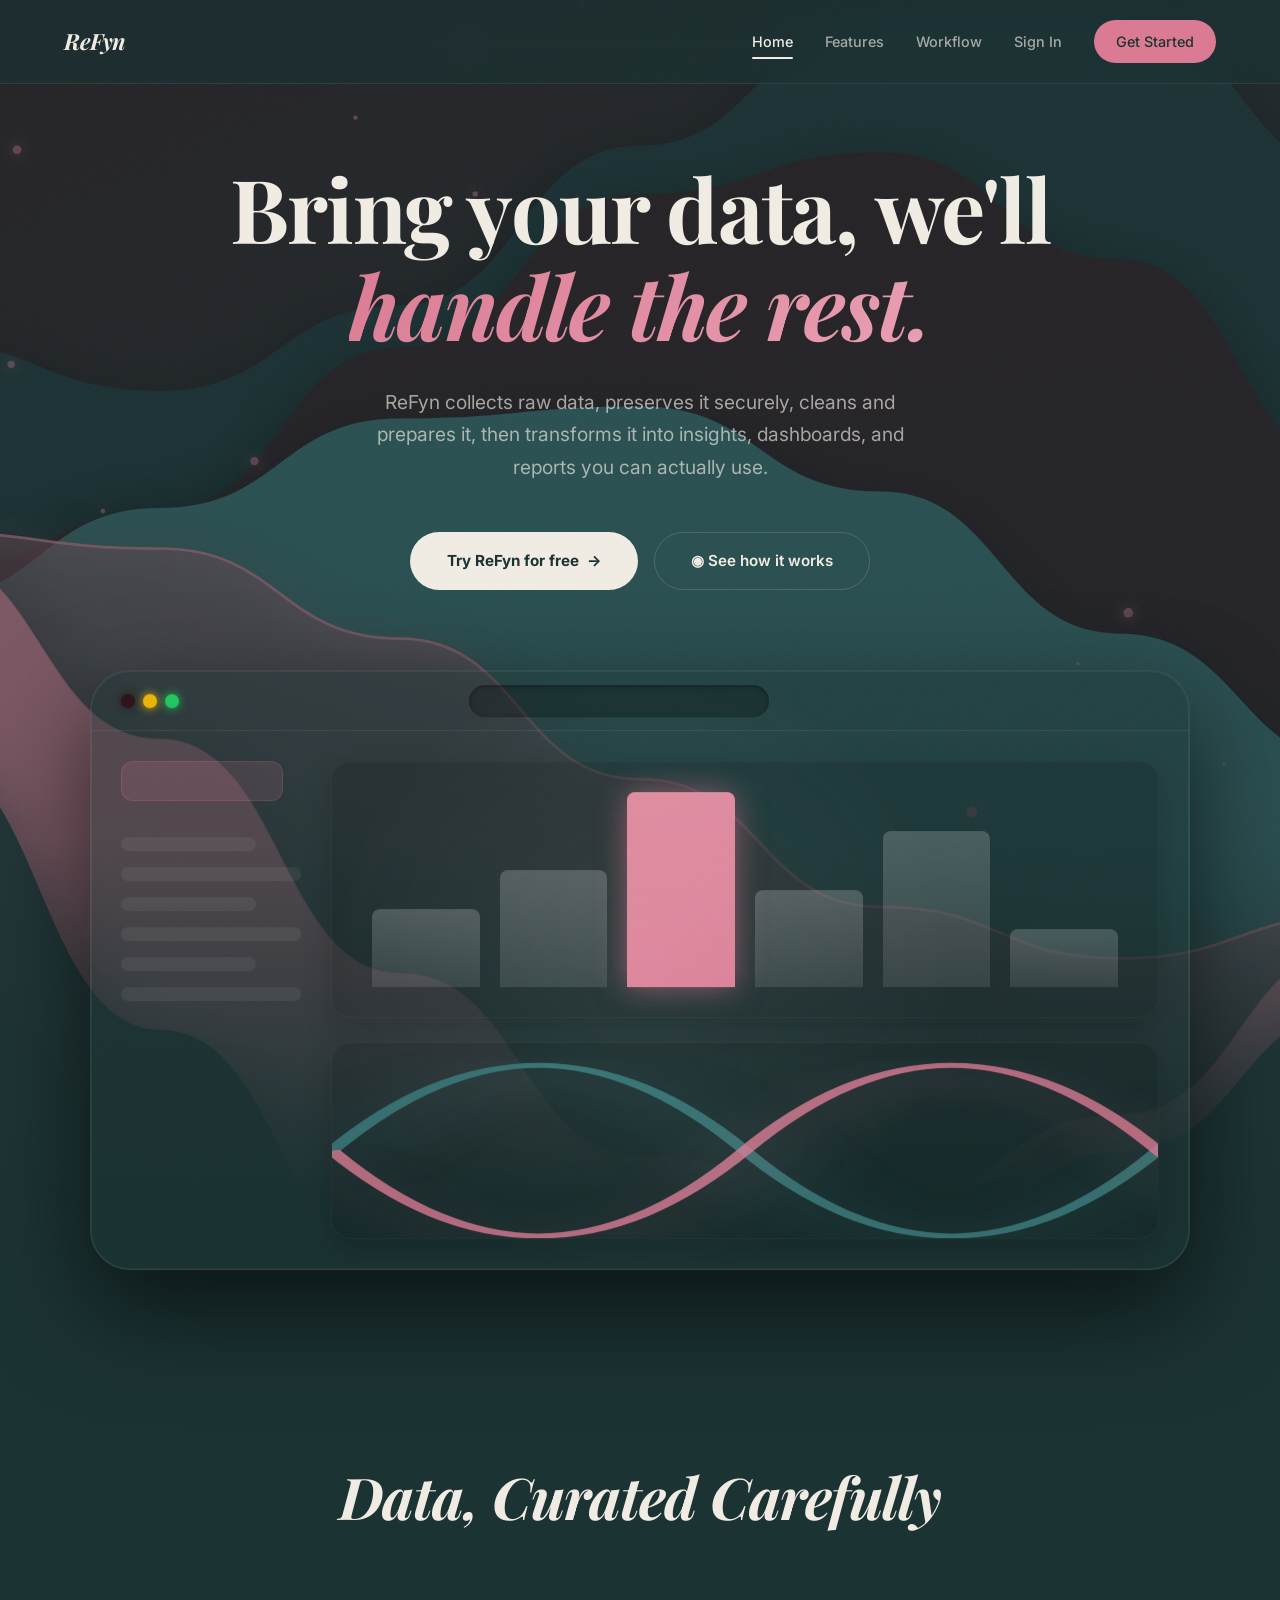
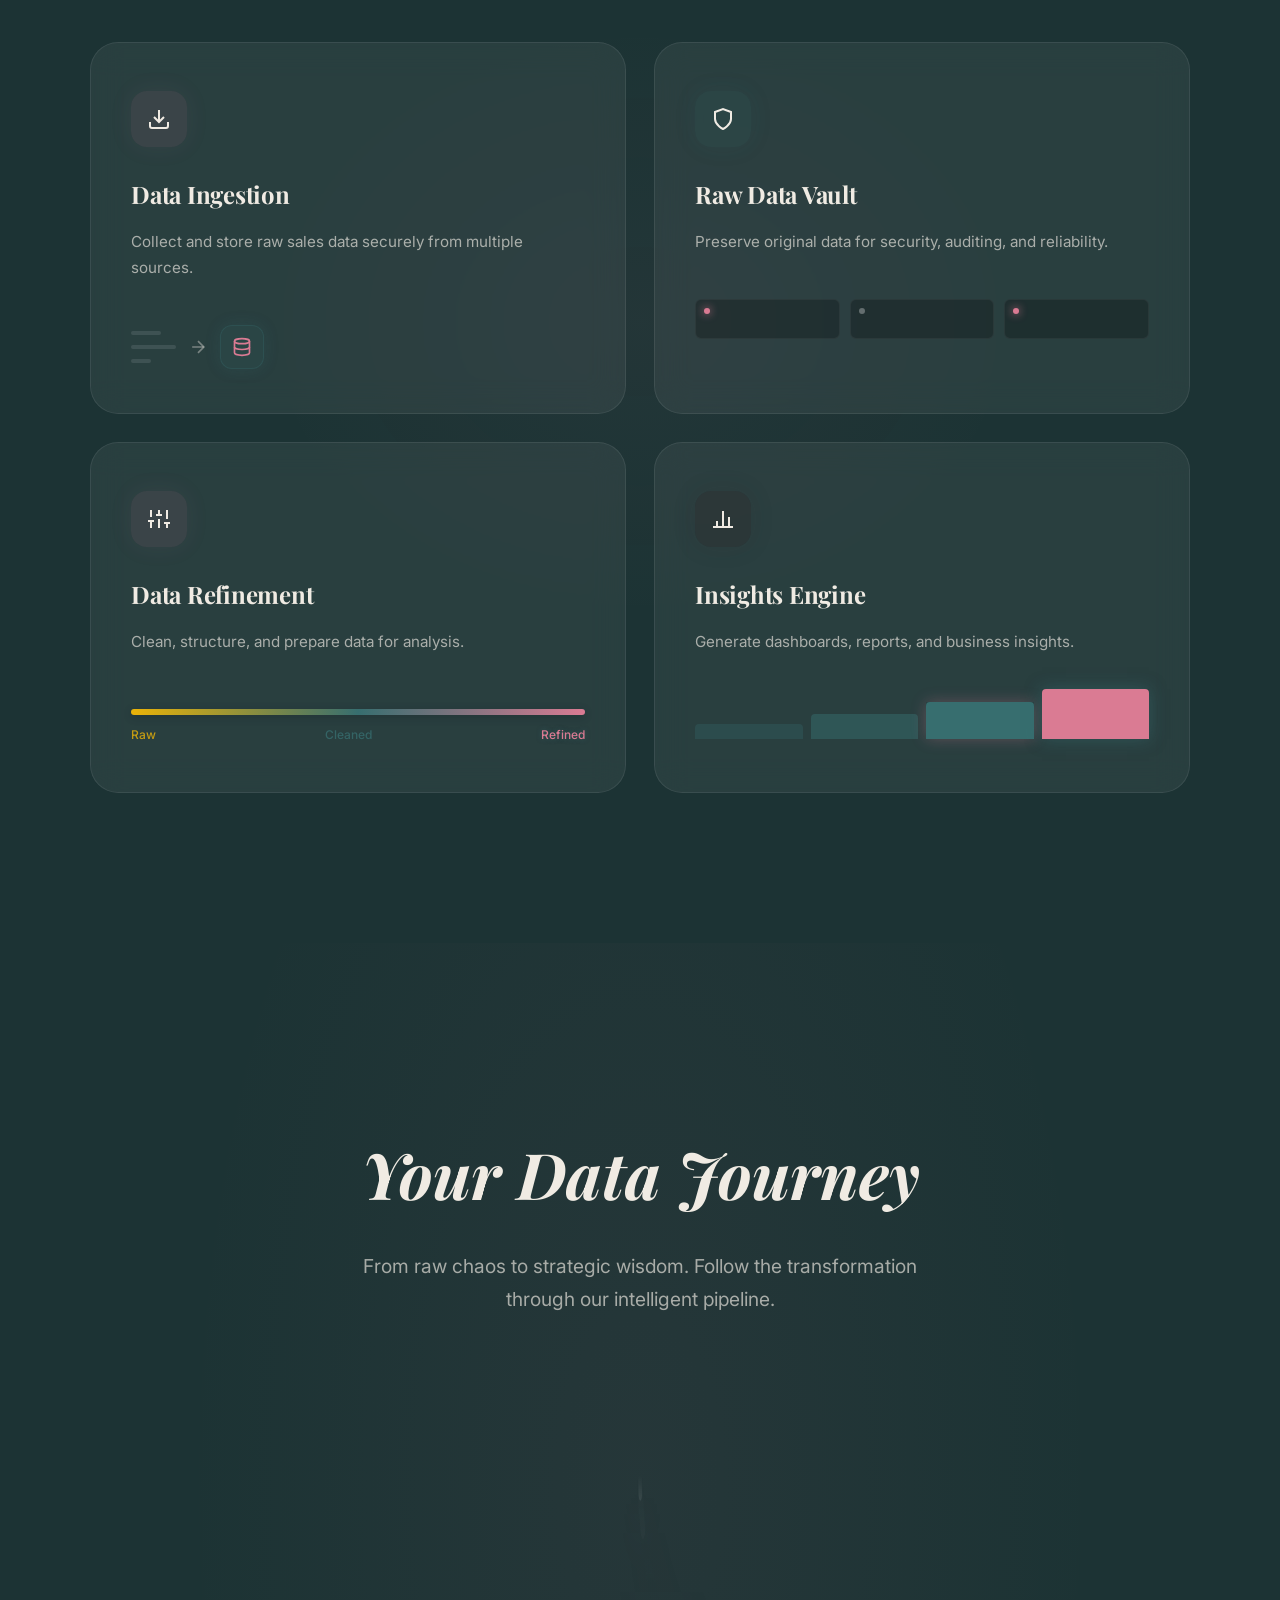
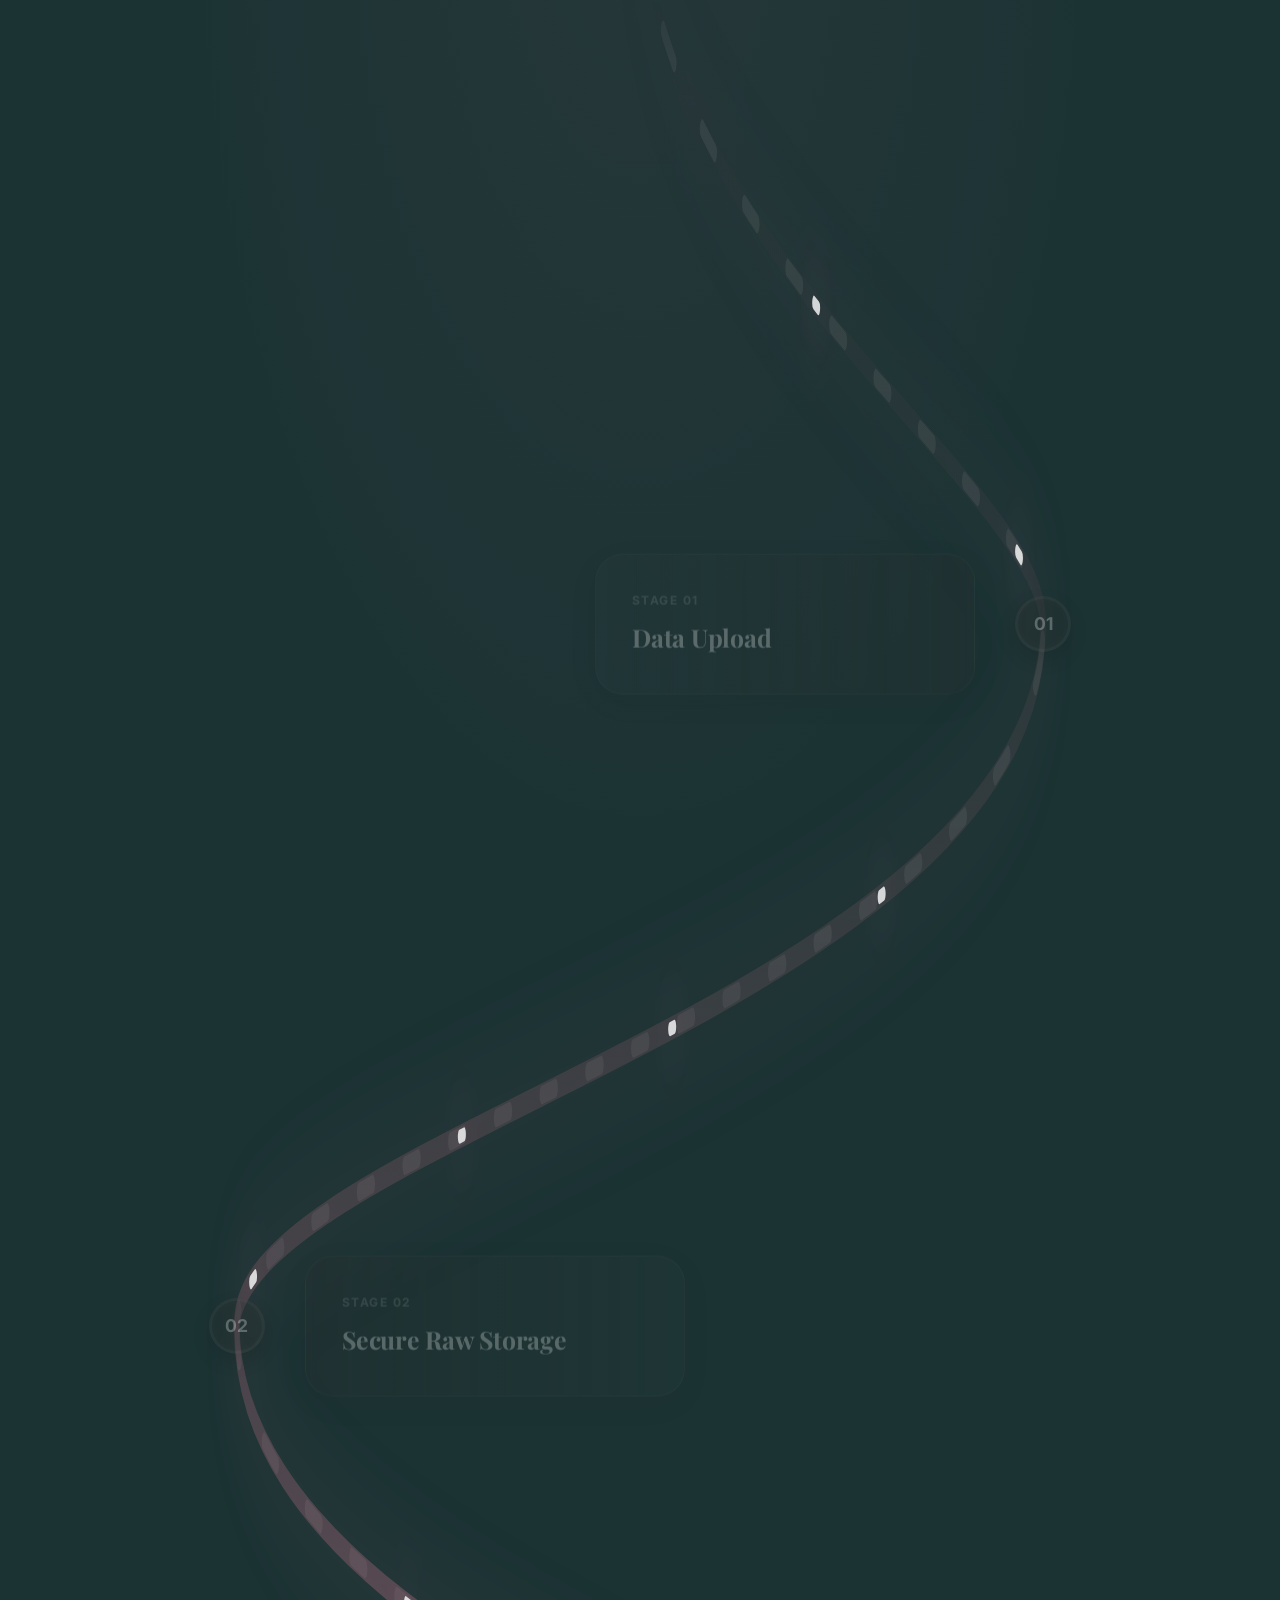
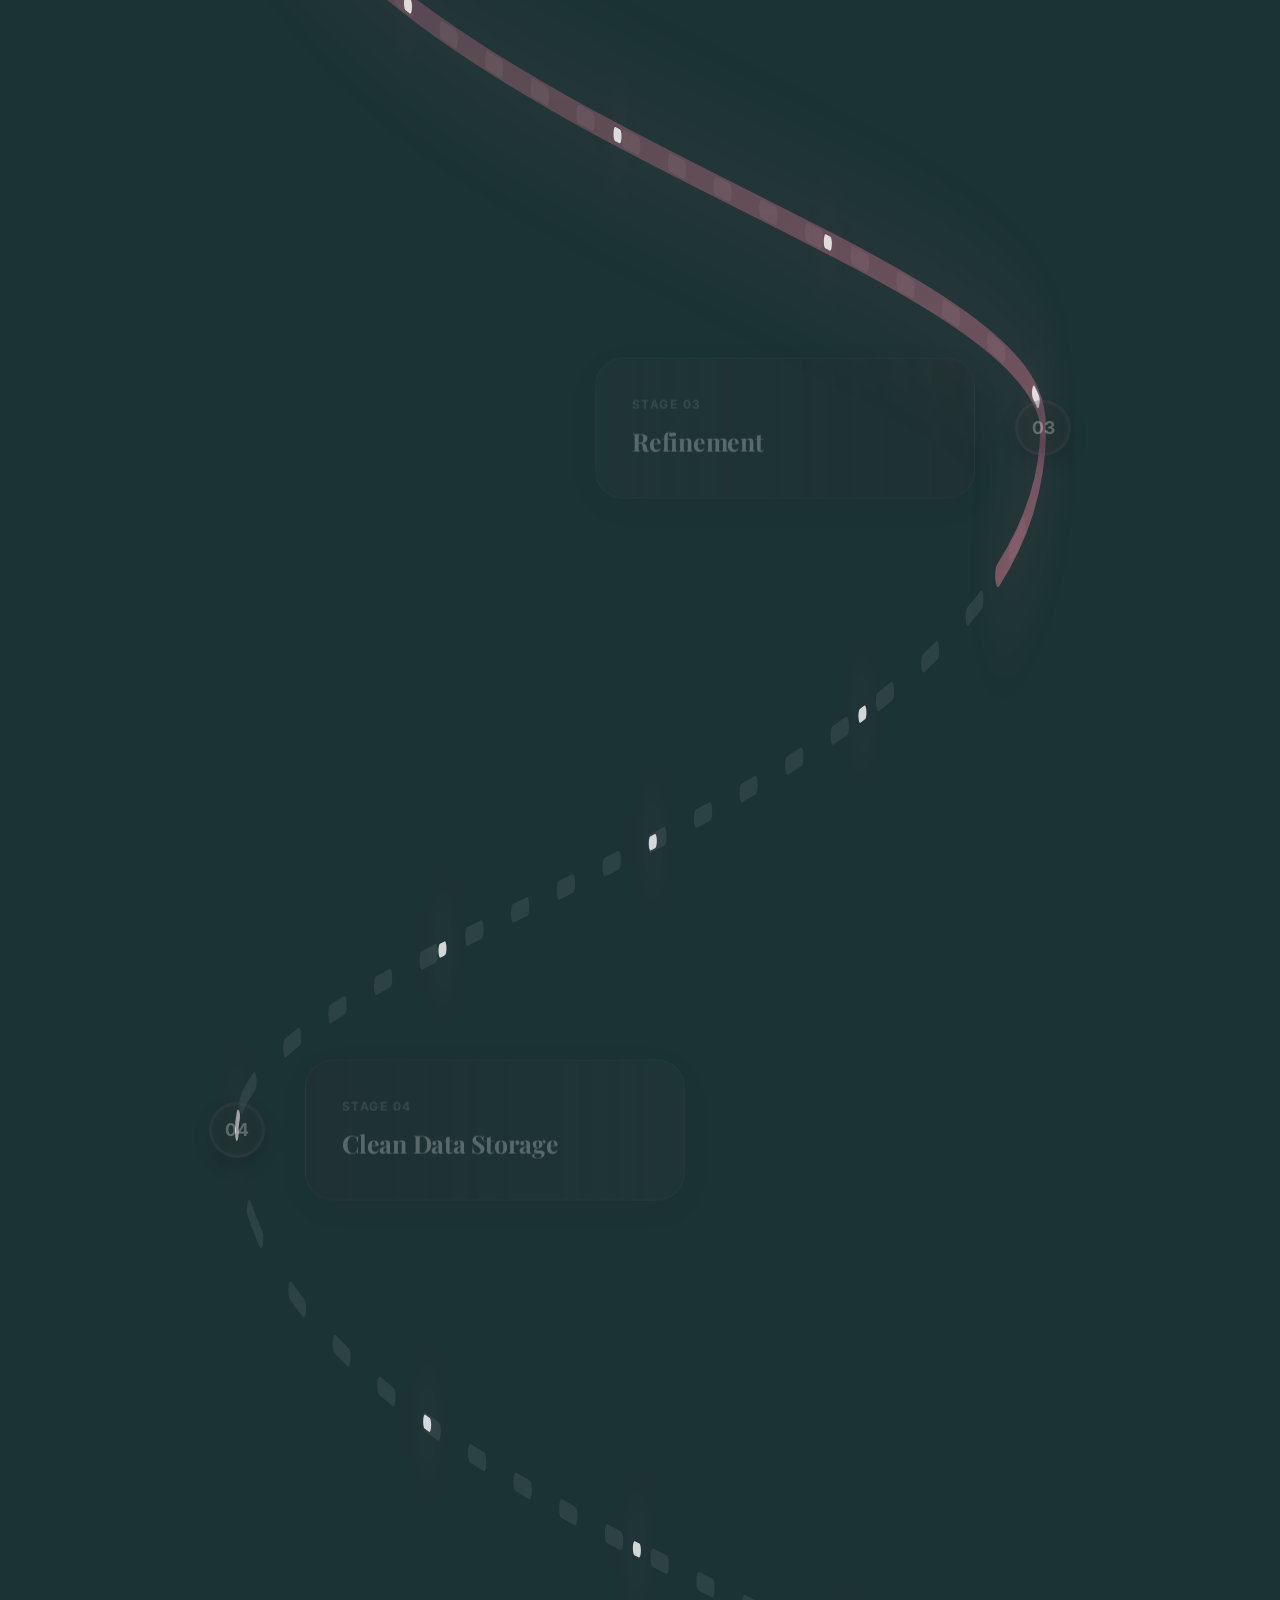
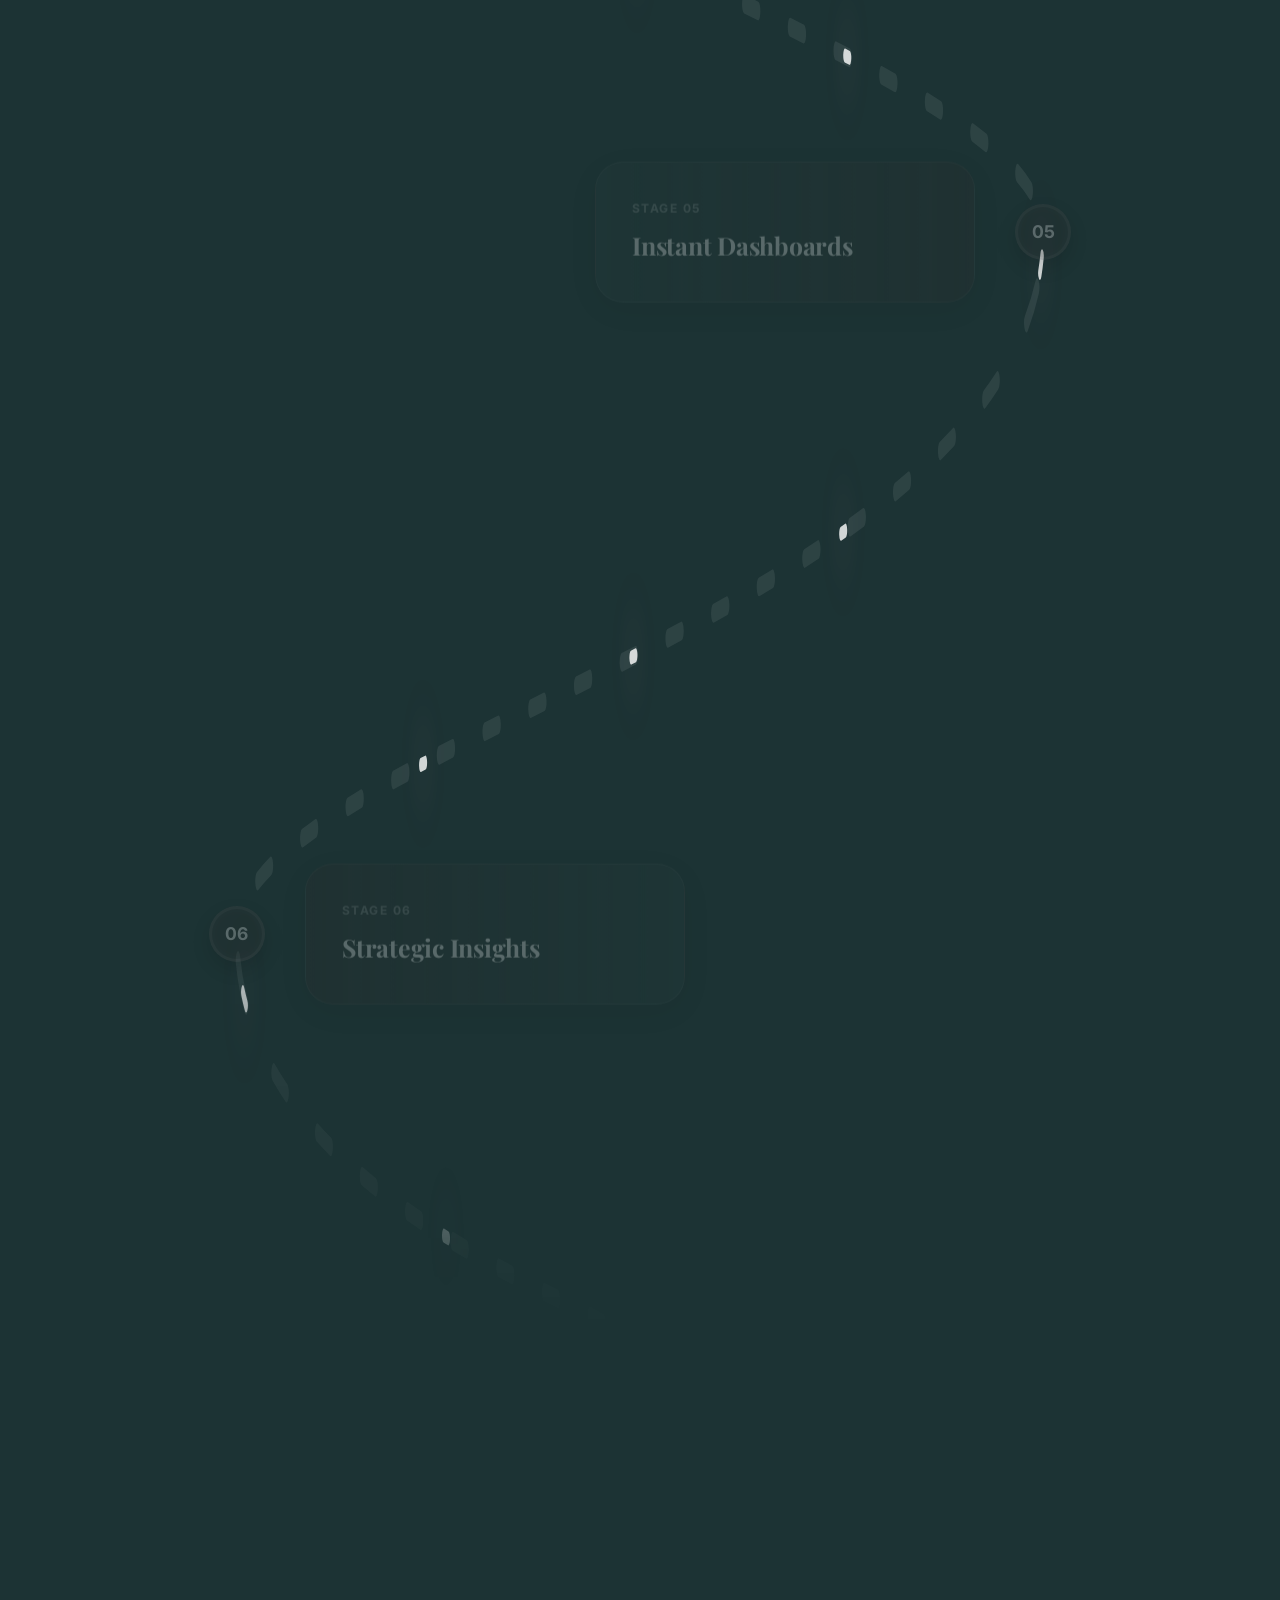
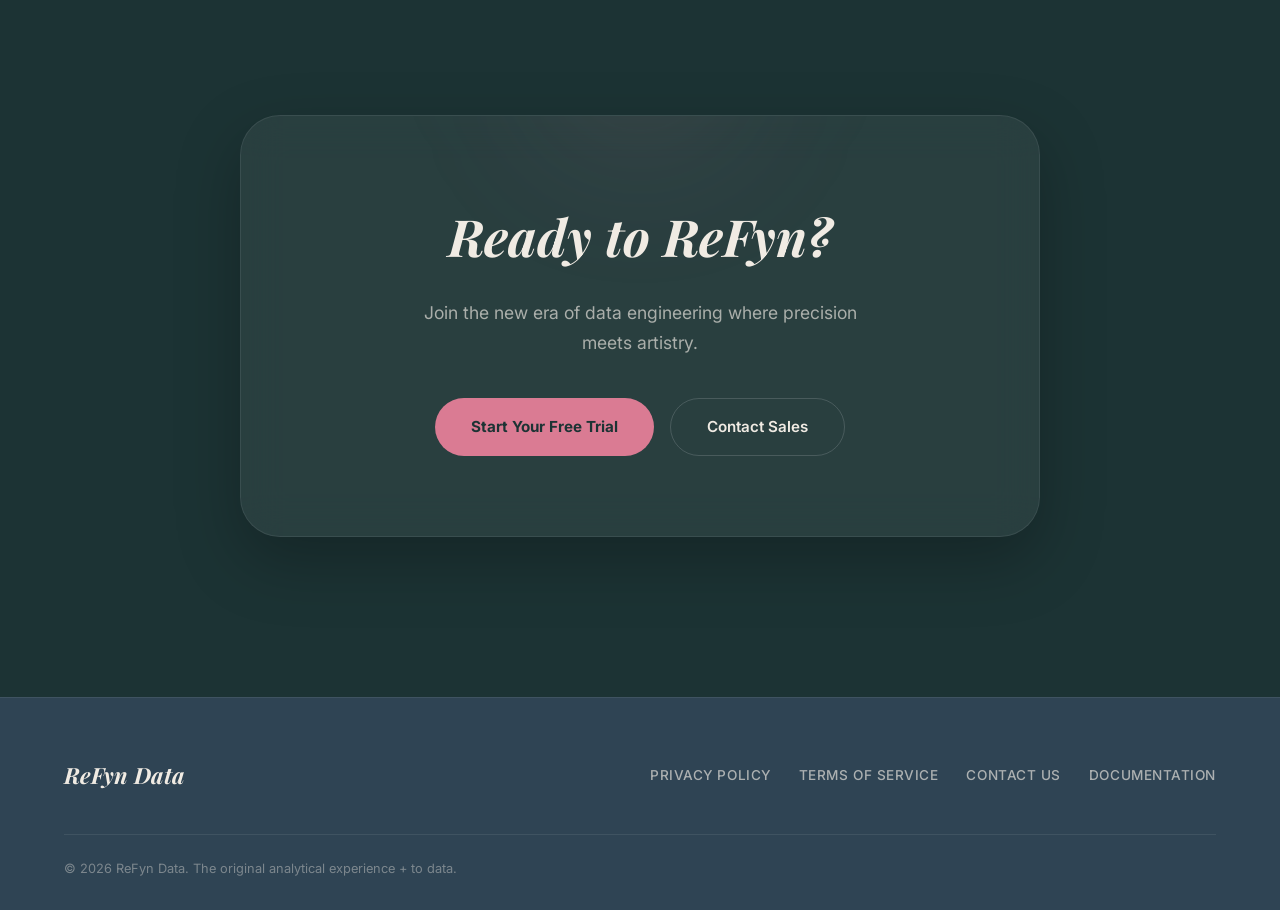
==== docs/index.html @ 60cd301b "fix(gh-pages): Deploy Refyn landing page to root and docs with relative asset paths" ====
<!DOCTYPE html>
<html lang="en">
<head>
    <meta charset="UTF-8">
    <meta name="viewport" content="width=device-width, initial-scale=1.0">
    <title>ReFyn Data | Precision Data Intelligence</title>
    <meta name="description" content="Transform raw chaos into strategic wisdom with ReFyn Data's intelligent pipeline. Upload, clean, analyze, and visualize your data effortlessly.">
    <link rel="preconnect" href="https://fonts.googleapis.com">
    <link rel="preconnect" href="https://fonts.gstatic.com" crossorigin>
    <link href="https://fonts.googleapis.com/css2?family=Inter:wght@300;400;500;600;700;800&family=Playfair+Display:ital,wght@0,500;0,700;1,500;1,700&display=swap" rel="stylesheet">
    <style>
        /* ═══════════════════════════════════════════
           DESIGN TOKENS
           ═══════════════════════════════════════════ */
        :root {
            --bg-deep: #1C3334;
            --bg-mid: #2F4454;
            --bg-card: rgba(255, 255, 255, 0.04);
            --bg-glass: rgba(255, 255, 255, 0.06);
            --bg-glass-strong: rgba(255, 255, 255, 0.09);

            --text-primary: #f0ebe3;
            --text-secondary: rgba(240, 235, 227, 0.65);
            --text-muted: rgba(240, 235, 227, 0.4);

            --accent-green: #DA7B93;
            --accent-pink: #376E6F;
            --accent-coral: #2E151B;

            --border-glass: rgba(255, 255, 255, 0.08);
            --border-glass-hover: rgba(255, 255, 255, 0.15);

            --shadow-glow: 0 0 60px rgba(218, 123, 147, 0.06);
            --shadow-card: 0 8px 32px rgba(0, 0, 0, 0.2);
            --shadow-card-hover: 0 16px 48px rgba(0, 0, 0, 0.3);
            --shadow-float: 0 24px 64px rgba(0, 0, 0, 0.25);

            --radius-sm: 12px;
            --radius-md: 20px;
            --radius-lg: 28px;
            --radius-xl: 40px;

            --font-heading: 'Playfair Display', Georgia, serif;
            --font-body: 'Inter', -apple-system, sans-serif;
        }

        *, *::before, *::after { margin: 0; padding: 0; box-sizing: border-box; }

        html { scroll-behavior: smooth; }

        body {
            font-family: var(--font-body);
            background: var(--bg-deep);
            color: var(--text-primary);
            line-height: 1.6;
            overflow-x: hidden;
            -webkit-font-smoothing: antialiased;
        }

        /* ═══════════════════════════════════════════
           NAVBAR
           ═══════════════════════════════════════════ */
        .navbar {
            position: fixed; top: 0; left: 0; right: 0; z-index: 1000;
            display: flex; justify-content: space-between; align-items: center;
            padding: 20px 5vw;
            background: rgba(28, 51, 52, 0.7);
            backdrop-filter: blur(20px);
            border-bottom: 1px solid var(--border-glass);
            transition: background 0.3s;
        }

        .nav-logo {
            font-family: var(--font-heading);
            font-size: 1.4rem; font-weight: 700; font-style: italic;
            color: var(--text-primary);
            text-decoration: none; letter-spacing: -0.02em;
        }

        .nav-links { display: flex; gap: 32px; align-items: center; }
        .nav-links a {
            text-decoration: none; color: var(--text-secondary);
            font-size: 0.9rem; font-weight: 500; transition: color 0.2s;
            position: relative;
        }
        .nav-links a:hover { color: var(--text-primary); }
        .nav-links a.active { color: var(--text-primary); }
        .nav-links a.active::after {
            content: ''; position: absolute; bottom: -6px; left: 0; right: 0;
            height: 2px; background: var(--text-primary); border-radius: 1px;
        }

        .btn-nav {
            background: var(--accent-green); color: var(--bg-deep) !important;
            padding: 10px 22px; border-radius: 100px; font-weight: 600; font-size: 0.85rem;
            transition: transform 0.2s, box-shadow 0.2s;
        }
        .btn-nav:hover {
            transform: translateY(-1px);
            box-shadow: 0 8px 20px rgba(218, 123, 147, 0.25);
        }

        @media (max-width: 768px) {
            .nav-links { display: none; }
        }

        /* ═══════════════════════════════════════════
           HERO SECTION
           ═══════════════════════════════════════════ */
        .hero {
            position: relative;
            min-height: 100vh;
            display: flex; flex-direction: column;
            align-items: center; justify-content: center;
            text-align: center;
            padding: 160px 5vw 120px;
            background: var(--bg-deep);
            overflow: visible;
        }

        .hero-bg {
            position: absolute; top: 0; left: 0; width: 100%; height: 100%;
            background: 
                linear-gradient(to bottom, rgba(28,51,52,0.4) 0%, rgba(28,51,52,0.5) 70%, var(--bg-deep) 100%),
                url('images/hero-abstract.svg') center 40% / cover no-repeat;
            z-index: 1; pointer-events: none;
        }

        .hero-glow {
            position: absolute; top: -20%; left: 50%; transform: translateX(-50%);
            width: 800px; height: 500px;
            background: radial-gradient(circle, rgba(218,123,147,0.12) 0%, transparent 70%);
            pointer-events: none; filter: blur(80px);
        }

        .hero h1 {
            font-family: var(--font-heading);
            font-size: clamp(3rem, 7vw, 5.5rem);
            font-weight: 700; line-height: 1.1;
            letter-spacing: -0.02em;
            max-width: 900px;
            margin-bottom: 32px;
            position: relative; z-index: 2;
            opacity: 0; animation: fadeUp 1s 0.2s cubic-bezier(0.16,1,0.3,1) forwards;
        }
        .hero h1 em {
            font-style: italic;
            background: linear-gradient(135deg, var(--accent-green), #e8a0b4);
            -webkit-background-clip: text; background-clip: text; color: transparent;
        }

        .hero-tagline {
            font-size: clamp(1rem, 1.5vw, 1.25rem);
            color: var(--text-secondary);
            max-width: 550px; margin: 0 auto 48px;
            line-height: 1.7;
            position: relative; z-index: 2;
            opacity: 0; animation: fadeUp 1s 0.4s cubic-bezier(0.16,1,0.3,1) forwards;
        }

        .hero-cta {
            display: flex; gap: 16px; justify-content: center;
            flex-wrap: wrap;
            position: relative; z-index: 2;
            opacity: 0; animation: fadeUp 1s 0.55s cubic-bezier(0.16,1,0.3,1) forwards;
        }

        /* ── 3D Parallax Massive Mockup ── */
        .hero-mockup-wrapper {
            position: relative; z-index: 15;
            width: 100%; max-width: 1100px; height: 600px;
            margin: 90px auto -200px; /* Overlaps the next section */
            perspective: 2000px;
            opacity: 0; animation: fadeUp 1s 0.8s cubic-bezier(0.16,1,0.3,1) forwards;
        }

        .dashboard-preview {
            width: 100%; height: 100%;
            background: rgba(28,51,52, 0.4); backdrop-filter: blur(24px); -webkit-backdrop-filter: blur(24px);
            border: 1px solid var(--border-glass); border-radius: var(--radius-xl);
            box-shadow: 0 40px 100px rgba(0,0,0,0.6), inset 0 0 0 1px rgba(255,255,255,0.05);
            display: flex; flex-direction: column; overflow: hidden;
            
            /* 3D variables */
            --rotate-x: 0deg; --rotate-y: 0deg; --glare-x: 50%; --glare-y: 50%;
            transform: rotateX(var(--rotate-x)) rotateY(var(--rotate-y));
            will-change: transform; position: relative;
        }
        
        .dashboard-preview::after {
            content: ''; position: absolute; inset: 0; pointer-events: none;
            background: radial-gradient(circle at var(--glare-x) var(--glare-y), rgba(255,255,255,0.1) 0%, transparent 50%);
            mix-blend-mode: overlay; z-index: 10; border-radius: inherit;
        }
        
        /* Mockup Internals */
        .dp-header { height: 60px; border-bottom: 1px solid var(--border-glass); display: flex; align-items: center; padding: 0 30px; gap: 20px;}
        .dp-dots { display: flex; gap: 8px; }
        .dp-dots span { width: 14px; height: 14px; border-radius: 50%; background: var(--border-glass-hover); }
        .dp-dots span:nth-child(1) { background: var(--accent-coral); box-shadow: 0 0 10px var(--accent-coral); }
        .dp-dots span:nth-child(2) { background: #eab308; box-shadow: 0 0 10px #eab308; }
        .dp-dots span:nth-child(3) { background: #22c55e; box-shadow: 0 0 10px #22c55e; }
        .dp-search { flex: 1; height: 32px; background: rgba(0,0,0,0.25); border-radius: 16px; max-width: 300px; box-shadow: inset 0 1px 4px rgba(0,0,0,0.4); margin: 0 auto;}
        
        .dp-body { display: flex; flex: 1; padding: 30px; gap: 30px; }
        .dp-sidebar { width: 180px; display: flex; flex-direction: column; gap: 16px; }
        .dp-sidebar div { height: 14px; background: rgba(255,255,255,0.06); border-radius: 7px; }
        .dp-sidebar div:first-child { height: 40px; background: rgba(218,123,147,0.15); border-radius: 12px; margin-bottom: 20px; width: 90%; border: 1px solid rgba(218,123,147,0.2);}
        .dp-sidebar div:nth-child(even) { width: 75%; }
        
        .dp-main { flex: 1; display: flex; flex-direction: column; gap: 24px; }
        .dp-card { flex: 1; background: rgba(0,0,0,0.15); border: 1px solid rgba(255,255,255,0.04); border-radius: var(--radius-md); display: flex; align-items: flex-end; justify-content: space-between; padding: 30px 40px; gap: 20px; box-shadow: 0 10px 30px rgba(0,0,0,0.2); }
        .dp-chart-bar { flex: 1; background: rgba(255,255,255,0.1); border-radius: 8px 8px 0 0; position: relative; overflow: hidden; }
        .dp-chart-bar::after { content: ''; position: absolute; top:0; left:0; width:100%; height:100%; background: linear-gradient(to bottom, rgba(255,255,255,0.1), transparent); }
        .dp-card-wide { padding: 0; overflow: hidden; align-items: center; justify-content: center; position: relative; }
        .dp-line-svg {
            position: absolute; bottom: -10px; left: 0; width: 100%; height: 100%; object-fit: cover;
            animation: scrollSine 12s linear infinite;
        }
        @keyframes scrollSine {
            0% { transform: translateX(0); }
            100% { transform: translateX(-50%); }
        }

        .cta-primary {
            position: relative;
            display: inline-flex; align-items: center; justify-content: center;
            background: var(--text-primary); color: var(--bg-deep);
            padding: 16px 36px; border-radius: 100px;
            text-decoration: none; font-weight: 700; font-size: 0.95rem;
            transition: transform 0.4s cubic-bezier(0.1, 0.8, 0.4, 1), box-shadow 0.4s, color 0.4s;
            overflow: hidden; z-index: 1; border: 1px solid transparent;
        }
        .cta-primary::before {
            content: ''; position: absolute; inset: 0;
            background: linear-gradient(135deg, var(--accent-pink) 0%, var(--accent-coral) 100%);
            z-index: -1; border-radius: inherit;
            transform: scale3d(0, 0, 1); transform-origin: center;
            transition: transform 0.5s cubic-bezier(0.16, 1, 0.3, 1);
        }
        .cta-primary:hover {
            color: #fff;
            box-shadow: 0 16px 40px rgba(218,123,147,0.3), 0 0 0 1px rgba(255,255,255,0.1);
            transition: transform 0.1s linear, box-shadow 0.4s, color 0.4s;
        }
        .cta-primary:hover::before {
            transform: scale3d(1, 1, 1);
        }
        .magnetic-text {
            display: inline-flex; align-items: center; gap: 8px; pointer-events: none;
            transition: transform 0.1s linear;
        }
        .cta-primary:not(:hover) .magnetic-text {
            transition: transform 0.4s cubic-bezier(0.1, 0.8, 0.4, 1);
        }
        .cta-arrow {
            transition: transform 0.4s cubic-bezier(0.16, 1, 0.3, 1);
        }
        .cta-primary:hover .cta-arrow {
            transform: translateX(4px) scale(1.1);
        }
        .cta-secondary {
            display: inline-flex; align-items: center; gap: 8px;
            background: transparent; color: var(--text-primary);
            padding: 16px 36px; border-radius: 100px;
            text-decoration: none; font-weight: 600; font-size: 0.95rem;
            border: 1.5px solid var(--border-glass-hover);
            transition: border-color 0.25s, background 0.25s;
        }
        .cta-secondary:hover {
            border-color: var(--text-primary);
            background: rgba(255,255,255,0.04);
        }


        /* ── Illustration Section ── */
        .illustration-section {
            position: relative;
            display: flex; align-items: center; justify-content: center;
            padding: 60px 5vw 100px;
            background: var(--bg-deep);
        }
        .illustration-container {
            max-width: 800px; width: 100%;
            border-radius: var(--radius-xl);
            overflow: hidden;
            box-shadow: var(--shadow-float);
            border: 1px solid var(--border-glass);
        }
        .illustration-container img {
            width: 100%; height: auto; display: block;
        }

        /* ═══════════════════════════════════════════
           FEATURES SECTION
           ═══════════════════════════════════════════ */
        .features-section {
            position: relative;
            padding: 150px 5vw;
            margin: 100px 0 0 0;
            background:
                radial-gradient(ellipse 50% 40% at 50% 50%, rgba(218,123,147,0.04) 0%, transparent 60%),
                var(--bg-deep);
        }

        .section-header {
            text-align: center;
            max-width: 700px;
            margin: 0 auto 100px;
        }
        .section-header h2 {
            font-family: var(--font-heading);
            font-size: clamp(2.2rem, 4.5vw, 3.8rem);
            font-weight: 700; font-style: italic;
            margin-bottom: 24px; letter-spacing: -0.02em;
        }
        .section-header p {
            font-size: 1.15rem; color: var(--text-secondary);
            max-width: 550px; margin: 0 auto; line-height: 1.7;
        }

        .features-grid {
            display: grid;
            grid-template-columns: repeat(2, 1fr);
            gap: 28px;
            max-width: 1100px;
            margin: 0 auto;
        }

        .feature-card {
            background: var(--bg-glass);
            backdrop-filter: blur(16px);
            border: 1px solid var(--border-glass);
            border-radius: var(--radius-lg);
            padding: 48px 40px;
            position: relative;
            overflow: hidden;
            cursor: pointer;

            /* Scroll reveal */
            opacity: 0; transform: translateY(40px);
            transition: opacity 0.8s ease, transform 0.8s cubic-bezier(0.16,1,0.3,1),
                        box-shadow 0.4s ease, border-color 0.4s ease, background 0.4s ease;
        }
        .feature-card.visible {
            opacity: 1; transform: translateY(0);
        }
        
        /* ── Advanced Interaction Effects ── */
        .feature-card:hover {
            transform: translateY(-8px) scale(1.02);
            box-shadow: 0 20px 50px rgba(0, 0, 0, 0.4), 0 0 40px rgba(218, 123, 147, 0.1);
            border-color: rgba(218, 123, 147, 0.3);
            background: rgba(255, 255, 255, 0.08); /* slightly brighter glass */
        }
        
        /* Sweeping Glare Effect */
        .feature-card::after {
            content: '';
            position: absolute;
            top: 0; left: -150%; width: 50%; height: 100%;
            background: linear-gradient(to right, transparent, rgba(255,255,255,0.05), transparent);
            transform: skewX(-20deg);
            transition: left 0.7s ease;
            pointer-events: none;
        }
        .feature-card:hover::after {
            left: 200%;
        }

        .feature-icon {
            width: 56px; height: 56px; border-radius: 16px;
            display: flex; align-items: center; justify-content: center;
            font-size: 1.5rem; margin-bottom: 28px;
            background: rgba(218,123,147,0.1);
            box-shadow: 0 0 24px rgba(218,123,147,0.08);
            transition: transform 0.4s cubic-bezier(0.16,1,0.3,1);
        }
        .feature-card:hover .feature-icon {
            transform: scale(1.15) rotate(5deg);
        }
        .feature-card:nth-child(2) .feature-icon { background: rgba(55,110,111,0.12); box-shadow: 0 0 24px rgba(55,110,111,0.08); }
        .feature-card:nth-child(3) .feature-icon { background: rgba(218,123,147,0.1); box-shadow: 0 0 24px rgba(218,123,147,0.08); }
        .feature-card:nth-child(4) .feature-icon { background: rgba(46,21,27,0.2); box-shadow: 0 0 24px rgba(46,21,27,0.12); }

        .feature-card h3 {
            font-family: var(--font-heading);
            font-size: 1.5rem; font-weight: 700;
            margin-bottom: 16px; letter-spacing: -0.01em;
        }
        .feature-card p {
            color: var(--text-secondary); font-size: 0.95rem; line-height: 1.7;
            margin-bottom: 24px;
        }
        .feature-link {
            color: var(--text-primary); text-decoration: none;
            font-size: 0.9rem; font-weight: 600;
            display: inline-flex; align-items: center; gap: 6px;
            transition: gap 0.3s, color 0.3s;
        }
        .feature-card:hover .feature-link { 
            gap: 12px; 
            color: var(--accent-green);
        }

        .feature-visual {
            margin-top: 24px;
            display: flex; gap: 8px; flex-wrap: wrap;
        }
        .fv-bar {
            height: 6px; border-radius: 3px; flex: 1; min-width: 40px;
        }

        @media (max-width: 768px) {
            .features-grid { grid-template-columns: 1fr; }
        }

        /* ═══════════════════════════════════════════
           ROADMAP / JOURNEY SECTION
           ═══════════════════════════════════════════ */
        .roadmap-section {
            position: relative;
            padding: 180px 5vw 200px;
            background:
                radial-gradient(ellipse 60% 30% at 50% 10%, rgba(218,123,147,0.05) 0%, transparent 60%),
                var(--bg-deep);
            overflow: hidden;
        }

        .roadmap-header {
            text-align: center;
            max-width: 700px;
            margin: 0 auto 160px;
        }
        .roadmap-header h2 {
            font-family: var(--font-heading);
            font-size: clamp(2.5rem, 5vw, 4.5rem);
            font-weight: 700; font-style: italic;
            margin-bottom: 24px;
        }
        .roadmap-header p {
            font-size: 1.2rem; color: var(--text-secondary);
            max-width: 600px; margin: 0 auto; line-height: 1.7;
        }

        .roadmap-container {
            position: relative;
            max-width: 1200px; width: 100%;
            margin: 0 auto;
            min-height: 520vh;
            z-index: 2;
        }

        .roadmap-svg {
            position: absolute;
            top: 0; left: 0;
            width: 100%; height: 100%;
            pointer-events: none; z-index: 1;
            -webkit-mask-image: linear-gradient(to bottom, transparent 0%, black 5%, black 90%, transparent 100%);
            mask-image: linear-gradient(to bottom, transparent 0%, black 5%, black 90%, transparent 100%);
        }
        .roadmap-path-bg {
            fill: none;
            stroke: rgba(255,255,255,0.08);
            stroke-width: 4;
            stroke-linecap: round;
            stroke-dasharray: 12 28;
        }
        .roadmap-path-progress {
            fill: none;
            stroke: url(#line-gradient);
            stroke-width: 5;
            stroke-linecap: round;
            stroke-dasharray: 10000;
            stroke-dashoffset: 10000;
            filter: drop-shadow(0 0 12px rgba(218,123,147,0.5));
        }

        .roadmap-path-flow {
            fill: none;
            stroke: #ffffff;
            stroke-width: 3;
            stroke-linecap: round;
            stroke-dasharray: 4 180;
            filter: drop-shadow(0 0 10px rgba(218, 123, 147, 0.9));
            animation: dataFlow 2s linear infinite;
            opacity: 0.8;
        }

        .roadmap-stage {
            position: absolute;
            transform: translate(-50%, -50%);
            z-index: 10;
            display: flex; align-items: center; justify-content: center;

            /* scroll reveal */
            opacity: 0.3; filter: grayscale(0.8);
            transition: opacity 0.6s ease, filter 0.6s ease, transform 0.8s cubic-bezier(0.16,1,0.3,1);
        }
        .roadmap-stage.from-left { transform: translate(calc(-50% - 40px), -50%); opacity: 0; }
        .roadmap-stage.from-right { transform: translate(calc(-50% + 40px), -50%); opacity: 0; }
        .roadmap-stage.visible { transform: translate(-50%, -50%); opacity: 0.3; }
        
        /* Active Illumination State */
        .roadmap-stage.active { 
            opacity: 1; filter: grayscale(0); 
            z-index: 20;
        }

        .stage-dot {
            width: 56px; height: 56px;
            background: var(--bg-deep); /* Solid to hide line behind */
            border: 3px solid rgba(255,255,255,0.12);
            border-radius: 50%;
            display: flex; align-items: center; justify-content: center;
            font-size: 1.1rem; font-weight: 700; color: var(--text-primary);
            flex-shrink: 0; cursor: pointer;
            box-shadow: 0 8px 20px rgba(0,0,0,0.4), inset 0 0 10px rgba(255,255,255,0.05);
            z-index: 15;
            transition: all 0.4s cubic-bezier(0.16,1,0.3,1);
        }
        .stage-dot:hover { transform: scale(1.1); box-shadow: 0 0 20px rgba(255,255,255,0.2), inset 0 0 10px rgba(255,255,255,0.05); }
        .roadmap-stage.active .stage-dot {
            border-color: var(--accent-green);
            background: #1C3334; /* Solid active state */
            box-shadow: 0 0 30px rgba(218,123,147,0.4), 0 8px 20px rgba(0,0,0,0.3);
            transform: scale(1.15);
            color: var(--accent-green);
        }

        .stage-card {
            position: absolute;
            top: 50%; transform: translateY(-50%); /* Base static transform */
            width: 380px;
            backdrop-filter: blur(20px);
            border: 1px solid var(--border-glass);
            border-radius: var(--radius-lg);
            padding: 36px;
            box-shadow: var(--shadow-card);
            transition: border-color 0.4s, box-shadow 0.4s, opacity 0.4s;
            will-change: transform;
        }
        .roadmap-stage.active .stage-card {
            border-color: rgba(218,123,147,0.3);
            box-shadow: 0 20px 50px rgba(0,0,0,0.4), 0 0 40px rgba(218,123,147,0.1);
        }

        .card-left {
            right: calc(100% + 40px);
            background: linear-gradient(to left, rgba(28,51,52, 0.95) 0%, rgba(255,255,255, 0.04) 100%);
        }
        .card-right {
            left: calc(100% + 40px);
            background: linear-gradient(to right, rgba(28,51,52, 0.95) 0%, rgba(255,255,255, 0.04) 100%);
        }

        .stage-tag {
            font-size: 0.75rem; font-weight: 700; text-transform: uppercase;
            letter-spacing: 0.12em; color: var(--text-muted); margin-bottom: 8px;
            transition: color 0.3s;
        }
        .roadmap-stage.active .stage-tag { color: var(--accent-green); }
        
        .stage-title {
            font-family: var(--font-heading);
            font-size: 1.55rem; font-weight: 700;
            margin-bottom: 0; letter-spacing: -0.01em;
            transition: margin-bottom 0.4s ease;
        }
        
        /* Minimalist Accordion Expansion */
        .stage-desc {
            font-size: 0.95rem; color: var(--text-secondary);
            line-height: 1.7; margin: 0;
            max-height: 0; opacity: 0; overflow: hidden;
            transition: max-height 0.5s cubic-bezier(0.16,1,0.3,1), opacity 0.5s ease, margin-top 0.5s ease;
        }
        .stage-card:hover .stage-title, .roadmap-stage.active .stage-title {
            margin-bottom: 14px;
        }
        .stage-card:hover .stage-desc, .roadmap-stage.active .stage-desc {
            max-height: 150px; opacity: 1;
        }

        @media (max-width: 900px) {
            .roadmap-container {
                min-height: auto;
                display: flex; flex-direction: column; gap: 48px;
                padding-left: 50px;
            }
            .roadmap-container::before {
                content: ''; position: absolute; left: 30px; top: 0; bottom: 0;
                border-left: 3px dashed rgba(255,255,255,0.1);
            }
            .roadmap-svg { display: none; }
            .roadmap-stage {
                position: relative !important; top: auto !important; left: auto !important;
                transform: none !important; width: 100%;
                display: flex; align-items: flex-start;
            }
            .roadmap-stage.visible { transform: none !important; }
            .stage-dot { position: absolute; left: -44px; top: 4px; width: 44px; height: 44px; font-size: 1.1rem; }
            .stage-card {
                position: relative !important; width: 100% !important;
                top: auto; right: auto; left: auto; transform: none !important;
            }
        }

        /* ═══════════════════════════════════════════
           CTA SECTION
           ═══════════════════════════════════════════ */
        .cta-section {
            padding: 160px 5vw;
            display: flex; justify-content: center;
            background: var(--bg-deep);
        }

        .cta-card {
            background: var(--bg-glass);
            backdrop-filter: blur(20px);
            border: 1px solid var(--border-glass);
            border-radius: var(--radius-xl);
            padding: 80px 60px;
            text-align: center;
            max-width: 800px; width: 100%;
            box-shadow: var(--shadow-float);
            position: relative; overflow: hidden;

            opacity: 0; transform: translateY(30px);
            transition: opacity 0.8s ease, transform 0.8s cubic-bezier(0.16,1,0.3,1);
        }
        .cta-card.visible { opacity: 1; transform: translateY(0); }

        .cta-card::before {
            content: ''; position: absolute;
            top: -50%; left: 50%; transform: translateX(-50%);
            width: 400px; height: 300px;
            background: radial-gradient(circle, rgba(218,123,147,0.1) 0%, transparent 70%);
            pointer-events: none; filter: blur(60px);
        }

        .cta-card h2 {
            font-family: var(--font-heading);
            font-size: clamp(2.2rem, 4vw, 3.5rem);
            font-weight: 700; font-style: italic;
            margin-bottom: 20px; position: relative;
        }
        .cta-card p {
            font-size: 1.1rem; color: var(--text-secondary);
            max-width: 480px; margin: 0 auto 40px;
            line-height: 1.7; position: relative;
        }
        .cta-card .cta-buttons {
            display: flex; gap: 16px; justify-content: center; flex-wrap: wrap;
            position: relative;
        }
        .cta-btn-green {
            display: inline-flex; align-items: center; gap: 8px;
            background: var(--accent-green); color: var(--bg-deep);
            padding: 16px 36px; border-radius: 100px;
            text-decoration: none; font-weight: 700; font-size: 0.95rem;
            border: none; cursor: pointer;
            transition: transform 0.25s, box-shadow 0.25s;
        }
        .cta-btn-green:hover {
            transform: translateY(-2px);
            box-shadow: 0 12px 28px rgba(218,123,147,0.2);
        }
        .cta-btn-outline {
            display: inline-flex; align-items: center; gap: 8px;
            background: transparent; color: var(--text-primary);
            padding: 16px 36px; border-radius: 100px;
            text-decoration: none; font-weight: 600; font-size: 0.95rem;
            border: 1.5px solid var(--border-glass-hover);
            transition: border-color 0.25s, background 0.25s;
        }
        .cta-btn-outline:hover {
            border-color: var(--text-primary);
            background: rgba(255,255,255,0.04);
        }

        /* ═══════════════════════════════════════════
           FOOTER
           ═══════════════════════════════════════════ */
        .site-footer {
            padding: 60px 5vw 30px;
            background: var(--bg-mid);
            border-top: 1px solid var(--border-glass);
        }

        .footer-inner {
            max-width: 1200px; margin: 0 auto;
            display: flex; justify-content: space-between; align-items: center;
            flex-wrap: wrap; gap: 20px;
            margin-bottom: 40px;
        }

        .footer-logo {
            font-family: var(--font-heading);
            font-size: 1.4rem; font-weight: 700; font-style: italic;
            color: var(--text-primary);
        }

        .footer-links { display: flex; gap: 28px; flex-wrap: wrap; }
        .footer-links a {
            color: var(--text-secondary); text-decoration: none;
            font-size: 0.85rem; font-weight: 500; transition: color 0.2s;
            text-transform: uppercase; letter-spacing: 0.04em;
        }
        .footer-links a:hover { color: var(--text-primary); }

        .footer-bottom {
            max-width: 1200px; margin: 0 auto;
            border-top: 1px solid var(--border-glass);
            padding-top: 24px;
            font-size: 0.8rem; color: var(--text-muted);
            display: flex; justify-content: space-between; flex-wrap: wrap; gap: 8px;
        }

        /* ═══════════════════════════════════════════
           ANIMATIONS
           ═══════════════════════════════════════════ */
        @keyframes fadeUp {
            from { opacity: 0; transform: translateY(24px); }
            to { opacity: 1; transform: translateY(0); }
        }
        
        @keyframes dataFlow {
            from { stroke-dashoffset: 184; }
            to { stroke-dashoffset: 0; }
        }

        /* ═══════════════════════════════════════════
           RESPONSIVE
           ═══════════════════════════════════════════ */
        @media (max-width: 600px) {
            .hero { padding: 120px 5vw 60px; }
            .hero-metrics { flex-direction: column; align-items: center; }
            .cta-card { padding: 50px 30px; }
            .footer-inner { flex-direction: column; text-align: center; }
            .footer-bottom { flex-direction: column; text-align: center; }
        }
    </style>
</head>
<body>

    <!-- ─── NAVBAR ─── -->
    <nav class="navbar">
        <a href="#" class="nav-logo">ReFyn</a>
        <div class="nav-links">
            <a href="#" class="active">Home</a>
            <a href="#features">Features</a>
            <a href="#roadmap">Workflow</a>
            <a href="#features">Sign In</a>
            <a href="#features" class="btn-nav">Get Started</a>
        </div>
    </nav>

    <!-- ─── HERO ─── -->
    <section class="hero" id="hero">
        <div class="hero-bg"></div>
        <div class="hero-glow"></div>

        <h1>Bring your data, we'll<br><em>handle the rest.</em></h1>
        <p class="hero-tagline">ReFyn collects raw data, preserves it securely, cleans and prepares it, then transforms it into insights, dashboards, and reports you can actually use.</p>
        <div class="hero-cta">
            <a href="#features" class="cta-primary magnetic-btn">
                <span class="magnetic-text">Try ReFyn for free <span class="cta-arrow">→</span></span>
            </a>
            <a href="#roadmap" class="cta-secondary">◉ See how it works</a>
        </div>

        <div class="hero-mockup-wrapper">
            <div class="dashboard-preview" id="dashboard-preview">
                <div class="dp-header">
                    <div class="dp-dots"><span></span><span></span><span></span></div>
                    <div class="dp-search"></div>
                    <div style="width: 100px;"></div>
                </div>
                <div class="dp-body">
                    <div class="dp-sidebar">
                        <div></div><div></div><div></div><div></div><div></div><div></div><div></div>
                    </div>
                    <div class="dp-main">
                        <div class="dp-card">
                            <div class="dp-chart-bar" style="height: 40%"></div>
                            <div class="dp-chart-bar" style="height: 60%"></div>
                            <div class="dp-chart-bar" style="height: 100%; background: var(--accent-green); box-shadow: 0 0 30px rgba(218,123,147,0.5)"></div>
                            <div class="dp-chart-bar" style="height: 50%"></div>
                            <div class="dp-chart-bar" style="height: 80%"></div>
                            <div class="dp-chart-bar" style="height: 30%"></div>
                        </div>
                        <div class="dp-card dp-card-wide" style="position: relative;">
                            <svg class="dp-line-svg" viewBox="0 0 400 80" preserveAspectRatio="none" style="width: 400%;">
                                <!-- Sine Wave (Teal) -->
                                <path d="M 0 40 Q 25 -30 50 40 T 100 40 T 150 40 T 200 40 T 250 40 T 300 40 T 350 40 T 400 40" fill="none" stroke="var(--accent-pink)" stroke-width="2" filter="drop-shadow(0 4px 6px rgba(55,110,111,0.6))"/>
                                <!-- Cosine Phase Wave (Rose) -->
                                <path d="M 0 40 Q 25 110 50 40 T 100 40 T 150 40 T 200 40 T 250 40 T 300 40 T 350 40 T 400 40" fill="none" stroke="var(--accent-green)" stroke-width="2" opacity="0.8" filter="drop-shadow(0 4px 6px rgba(218,123,147,0.4))"/>
                            </svg>
                        </div>
                    </div>
                </div>
            </div>
        </div>

    </section>

    <!-- ─── FEATURES ─── -->
    <section class="features-section" id="features">
        <div class="section-header">
            <h2>Data, Curated Carefully</h2>
        </div>

        <div class="features-grid">
            <div class="feature-card">
                <div class="feature-icon"><svg width="24" height="24" viewBox="0 0 24 24" fill="none" stroke="currentColor" stroke-width="2"><path d="M21 15v4a2 2 0 0 1-2 2H5a2 2 0 0 1-2-2v-4"/><polyline points="7 10 12 15 17 10"/><line x1="12" y1="15" x2="12" y2="3"/></svg></div>
                <h3>Data Ingestion</h3>
                <p>Collect and store raw sales data securely from multiple sources.</p>
                <div class="feature-visual" style="align-items: center; justify-content: flex-start; gap: 12px; height: 60px; margin-top: auto; padding-top: 20px;">
                    <div style="display: flex; flex-direction: column; gap: 10px;">
                        <div style="width: 30px; height: 4px; background: rgba(255,255,255,0.1); border-radius: 2px;"></div>
                        <div style="width: 45px; height: 4px; background: rgba(255,255,255,0.1); border-radius: 2px;"></div>
                        <div style="width: 20px; height: 4px; background: rgba(255,255,255,0.1); border-radius: 2px;"></div>
                    </div>
                    <svg width="20" height="20" viewBox="0 0 24 24" fill="none" stroke="var(--text-muted)" stroke-width="2"><path d="M5 12h14"/><path d="m12 5 7 7-7 7"/></svg>
                    <div style="width: 44px; height: 44px; border-radius: 12px; background: rgba(55,110,111,0.15); border: 1px solid rgba(55,110,111,0.3); display: flex; align-items: center; justify-content: center; box-shadow: 0 0 15px rgba(55,110,111,0.2);">
                        <svg width="20" height="20" viewBox="0 0 24 24" fill="none" stroke="currentColor" stroke-width="2" style="color: var(--accent-green)"><ellipse cx="12" cy="5" rx="9" ry="3"/><path d="M21 12c0 1.66-4 3-9 3s-9-1.34-9-3"/><path d="M3 5v14c0 1.66 4 3 9 3s9-1.34 9-3V5"/></svg>
                    </div>
                </div>
            </div>

            <div class="feature-card">
                <div class="feature-icon"><svg width="24" height="24" viewBox="0 0 24 24" fill="none" stroke="currentColor" stroke-width="2"><path d="M12 22s8-4 8-10V5l-8-3-8 3v7c0 6 8 10 8 10z"/></svg></div>
                <h3>Raw Data Vault</h3>
                <p>Preserve original data for security, auditing, and reliability.</p>
                <div class="feature-visual" style="display: grid; grid-template-columns: repeat(3, 1fr); gap: 10px; height: 60px; margin-top: auto; padding-top: 20px; background: none;">
                    <div style="background: rgba(0,0,0,0.25); border: 1px solid rgba(255,255,255,0.05); border-radius: 6px; position: relative;"><div style="position: absolute; left: 8px; top: 8px; width: 6px; height: 6px; border-radius: 50%; background: var(--accent-green); box-shadow: 0 0 8px var(--accent-green);"></div></div>
                    <div style="background: rgba(0,0,0,0.25); border: 1px solid rgba(255,255,255,0.05); border-radius: 6px; position: relative;"><div style="position: absolute; left: 8px; top: 8px; width: 6px; height: 6px; border-radius: 50%; background: rgba(255,255,255,0.3);"></div></div>
                    <div style="background: rgba(0,0,0,0.25); border: 1px solid rgba(255,255,255,0.05); border-radius: 6px; position: relative;"><div style="position: absolute; left: 8px; top: 8px; width: 6px; height: 6px; border-radius: 50%; background: var(--accent-green); box-shadow: 0 0 8px var(--accent-green);"></div></div>
                </div>
            </div>

            <div class="feature-card">
                <div class="feature-icon"><svg width="24" height="24" viewBox="0 0 24 24" fill="none" stroke="currentColor" stroke-width="2"><line x1="4" y1="21" x2="4" y2="14"/><line x1="4" y1="10" x2="4" y2="3"/><line x1="12" y1="21" x2="12" y2="12"/><line x1="12" y1="8" x2="12" y2="3"/><line x1="20" y1="21" x2="20" y2="16"/><line x1="20" y1="12" x2="20" y2="3"/><line x1="1" y1="14" x2="7" y2="14"/><line x1="9" y1="8" x2="15" y2="8"/><line x1="17" y1="16" x2="23" y2="16"/></svg></div>
                <h3>Data Refinement</h3>
                <p>Clean, structure, and prepare data for analysis.</p>
                <div class="feature-visual" style="flex-direction: column; gap: 10px; margin-top: auto; padding-top: 30px; background: none; justify-content: center;">
                    <div style="height: 6px; width: 100%; background: linear-gradient(90deg, #eab308 0%, var(--accent-pink) 50%, var(--accent-green) 100%); border-radius: 3px; box-shadow: 0 2px 10px rgba(0,0,0,0.2);"></div>
                    <div style="display: flex; justify-content: space-between; font-size: 0.75rem; font-weight: 500; font-family: var(--font-body); width: 100%;">
                        <span style="color: #eab308; opacity: 0.8;">Raw</span>
                        <span style="color: var(--accent-pink); opacity: 0.8;">Cleaned</span>
                        <span style="color: var(--accent-green); text-shadow: 0 0 5px rgba(55,110,111,0.5);">Refined</span>
                    </div>
                </div>
            </div>

            <div class="feature-card">
                <div class="feature-icon"><svg width="24" height="24" viewBox="0 0 24 24" fill="none" stroke="currentColor" stroke-width="2"><line x1="18" y1="20" x2="18" y2="10"/><line x1="12" y1="20" x2="12" y2="4"/><line x1="6" y1="20" x2="6" y2="14"/><line x1="2" y1="20" x2="22" y2="20"/></svg></div>
                <h3>Insights Engine</h3>
                <p>Generate dashboards, reports, and business insights.</p>
                <div class="feature-visual" style="align-items: flex-end; gap: 8px; height: 60px; margin-top: auto; padding-top: 10px; background: none;">
                    <div style="flex: 1; height: 30%; background: rgba(55,110,111,0.3); border-radius: 4px 4px 0 0;"></div>
                    <div style="flex: 1; height: 50%; background: rgba(55,110,111,0.5); border-radius: 4px 4px 0 0;"></div>
                    <div style="flex: 1; height: 75%; background: var(--accent-pink); border-radius: 4px 4px 0 0; position: relative;"><div style="position: absolute; inset:0; box-shadow: 0 0 15px rgba(218,123,147,0.3);"></div></div>
                    <div style="flex: 1; height: 100%; background: var(--accent-green); border-radius: 4px 4px 0 0; position: relative;"><div style="position: absolute; inset:0; box-shadow: 0 0 15px rgba(55,110,111,0.5);"></div></div>
                </div>
            </div>
        </div>
    </section>

    <!-- ─── ROADMAP / JOURNEY ─── -->
    <section class="roadmap-section" id="roadmap">
        <div class="roadmap-header">
            <h2>Your Data Journey</h2>
            <p>From raw chaos to strategic wisdom. Follow the transformation through our intelligent pipeline.</p>
        </div>

        <div class="roadmap-container">
            <svg class="roadmap-svg" viewBox="0 0 1000 1000" preserveAspectRatio="none">
                <defs>
                    <linearGradient id="line-gradient" x1="0" y1="0" x2="0" y2="1">
                        <stop offset="0%" stop-color="rgba(28,51,52,0.1)"/>
                        <stop offset="50%" stop-color="rgba(218,123,147,0.5)"/>
                        <stop offset="100%" stop-color="#DA7B93"/>
                    </linearGradient>
                </defs>
                <path class="roadmap-path-bg" d="M 500 0 C 500 80, 850 130, 850 160 C 850 240, 150 270, 150 310 C 150 390, 850 420, 850 460 C 850 540, 150 570, 150 610 C 150 690, 850 720, 850 760 C 850 840, 150 870, 150 910 C 150 970, 500 990, 500 1000" />
                <path id="roadmap-progress" class="roadmap-path-progress" d="M 500 0 C 500 80, 850 130, 850 160 C 850 240, 150 270, 150 310 C 150 390, 850 420, 850 460 C 850 540, 150 570, 150 610 C 150 690, 850 720, 850 760 C 850 840, 150 870, 150 910 C 150 970, 500 990, 500 1000" />
                <path class="roadmap-path-flow" d="M 500 0 C 500 80, 850 130, 850 160 C 850 240, 150 270, 150 310 C 150 390, 850 420, 850 460 C 850 540, 150 570, 150 610 C 150 690, 850 720, 850 760 C 850 840, 150 870, 150 910 C 150 970, 500 990, 500 1000" />
            </svg>

            <!-- Stage 01 -->
            <div class="roadmap-stage from-left" style="top: 16%; left: 85%;">
                <div class="stage-dot">01</div>
                <div class="stage-card card-left">
                    <div class="stage-tag">Stage 01</div>
                    <h3 class="stage-title">Data Upload</h3>
                    <p class="stage-desc">Users upload CSV files or connect data sources. Secure ingestion of raw data ensures your foundation is ready for refinement.</p>
                </div>
            </div>

            <!-- Stage 02 -->
            <div class="roadmap-stage from-right" style="top: 31%; left: 15%;">
                <div class="stage-dot">02</div>
                <div class="stage-card card-right">
                    <div class="stage-tag">Stage 02</div>
                    <h3 class="stage-title">Secure Raw Storage</h3>
                    <p class="stage-desc">Raw data is encrypted and safely stored in our vault with strict governance and privacy protection protocols.</p>
                </div>
            </div>

            <!-- Stage 03 -->
            <div class="roadmap-stage from-left" style="top: 46%; left: 85%;">
                <div class="stage-dot">03</div>
                <div class="stage-card card-left">
                    <div class="stage-tag">Stage 03</div>
                    <h3 class="stage-title">Refinement</h3>
                    <p class="stage-desc">Cleans missing values, removes duplicates, fixes inconsistencies, and detects anomalies using our proprietary logic.</p>
                </div>
            </div>

            <!-- Stage 04 -->
            <div class="roadmap-stage from-right" style="top: 61%; left: 15%;">
                <div class="stage-dot">04</div>
                <div class="stage-card card-right">
                    <div class="stage-tag">Stage 04</div>
                    <h3 class="stage-title">Clean Data Storage</h3>
                    <p class="stage-desc">The cleaned and processed CSV is stored back into the database for lightning-fast access and advanced querying capabilities.</p>
                </div>
            </div>

            <!-- Stage 05 -->
            <div class="roadmap-stage from-left" style="top: 76%; left: 85%;">
                <div class="stage-dot">05</div>
                <div class="stage-card card-left">
                    <div class="stage-tag">Stage 05</div>
                    <h3 class="stage-title">Instant Dashboards</h3>
                    <p class="stage-desc">Automated dashboards, charts, and visual analytics are generated in real-time, turning numbers into a visual story of your business.</p>
                </div>
            </div>

            <!-- Stage 06 -->
            <div class="roadmap-stage from-right" style="top: 91%; left: 15%;">
                <div class="stage-dot">06</div>
                <div class="stage-card card-right">
                    <div class="stage-tag">Stage 06</div>
                    <h3 class="stage-title">Strategic Insights</h3>
                    <p class="stage-desc">AI generates strategic reports and actionable business suggestions, providing the wisdom needed to guide your next definitive move.</p>
                </div>
            </div>
        </div>
    </section>

    <!-- ─── CTA SECTION ─── -->
    <section class="cta-section">
        <div class="cta-card">
            <h2>Ready to ReFyn?</h2>
            <p>Join the new era of data engineering where precision meets artistry.</p>
            <div class="cta-buttons">
                <a href="#features" class="cta-btn-green">Start Your Free Trial</a>
                <a href="mailto:support@refyndata.com" class="cta-btn-outline">Contact Sales</a>
            </div>
        </div>
    </section>

    <!-- ─── FOOTER ─── -->
    <footer class="site-footer">
        <div class="footer-inner">
            <div class="footer-logo">ReFyn Data</div>
            <div class="footer-links">
                <a href="#">Privacy Policy</a>
                <a href="#">Terms of Service</a>
                <a href="#">Contact Us</a>
                <a href="#">Documentation</a>
            </div>
        </div>
        <div class="footer-bottom">
            <span>&copy; 2026 ReFyn Data. The original analytical experience + to data.</span>
        </div>
    </footer>

    <!-- ─── SCRIPTS ─── -->
    <script>
        // ── Intersection Observer for scroll reveals ──
        const revealObserver = new IntersectionObserver((entries) => {
            entries.forEach(entry => {
                if (entry.isIntersecting) {
                    entry.target.classList.add('visible');
                }
            });
        }, { threshold: 0.15, rootMargin: '0px 0px -10% 0px' });

        document.querySelectorAll('.feature-card, .roadmap-stage, .cta-card').forEach(el => {
            revealObserver.observe(el);
        });



        // ── Road Map Advanced Interactions ──
        const progressPath = document.getElementById('roadmap-progress');
        const roadmapContainer = document.querySelector('.roadmap-container');
        const stages = document.querySelectorAll('.roadmap-stage');

        // 1. Magnetic Hover 3D Tilt for Cards
        document.querySelectorAll('.stage-card').forEach(card => {
            card.addEventListener('mousemove', e => {
                const rect = card.getBoundingClientRect();
                const x = e.clientX - rect.left;
                const y = e.clientY - rect.top;
                const centerX = rect.width / 2;
                const centerY = rect.height / 2;
                
                const rotateX = ((y - centerY) / centerY) * -8; // max 8 deg tilt
                const rotateY = ((x - centerX) / centerX) * 8;
                
                card.style.transform = `translateY(-50%) perspective(1000px) rotateX(${rotateX}deg) rotateY(${rotateY}deg) scale(1.02)`;
                card.style.transition = 'transform 0.1s ease-out, border-color 0.4s, box-shadow 0.4s';
            });
            
            card.addEventListener('mouseleave', () => {
                card.style.transform = 'translateY(-50%) perspective(1000px) rotateX(0) rotateY(0) scale(1)';
                card.style.transition = 'transform 0.6s cubic-bezier(0.16,1,0.3,1), border-color 0.4s, box-shadow 0.4s';
            });
        });

        // 2. Click Dot to Snap-Scroll
        stages.forEach((stage) => {
            const dot = stage.querySelector('.stage-dot');
            dot.addEventListener('click', () => {
                const stageTop = stage.getBoundingClientRect().top + window.scrollY;
                const offset = window.innerHeight * 0.5; // lock to middle of screen
                window.scrollTo({
                    top: stageTop - offset,
                    behavior: 'smooth'
                });
            });
        });

        // ── 3D Parallax Hero Dashboard ──
        const heroSection = document.getElementById('hero');
        const dashboardPreview = document.getElementById('dashboard-preview');

        if (heroSection && dashboardPreview) {
            let mouseX = 0;
            let mouseY = 0;
            let currentRotateX = 0;
            let currentRotateY = 0;
            let targetRotateX = 0;
            let targetRotateY = 0;
            let isHovering = false;
            
            // Track mouse across the entire hero
            heroSection.addEventListener('mousemove', (e) => {
                const rect = heroSection.getBoundingClientRect();
                mouseX = ((e.clientX - rect.left) / rect.width) * 2 - 1;
                mouseY = ((e.clientY - rect.top) / rect.height) * 2 - 1;
                
                const glareX = ((e.clientX - rect.left) / rect.width) * 100;
                const glareY = ((e.clientY - rect.top) / rect.height) * 100;
                dashboardPreview.style.setProperty('--glare-x', glareX + '%');
                dashboardPreview.style.setProperty('--glare-y', glareY + '%');
                isHovering = true;
            });
            
            heroSection.addEventListener('mouseleave', () => {
                isHovering = false;
                dashboardPreview.style.setProperty('--glare-x', '50%');
                dashboardPreview.style.setProperty('--glare-y', '50%');
            });

            function renderParallax() {
                const maxX = 8;
                const maxY = 12;
                
                targetRotateX = isHovering ? mouseY * -maxX : 0;
                targetRotateY = isHovering ? mouseX * maxY : 0;
                
                currentRotateX += (targetRotateX - currentRotateX) * 0.06;
                currentRotateY += (targetRotateY - currentRotateY) * 0.06;

                const floatY = Math.sin(Date.now() * 0.0012) * 10;
                
                dashboardPreview.style.transform = 'translateY(' + floatY + 'px) rotateX(' + currentRotateX + 'deg) rotateY(' + currentRotateY + 'deg)';
                
                requestAnimationFrame(renderParallax);
            }
            renderParallax();
        }

        // ── Magnetic Buttons ──
        const magneticBtns = document.querySelectorAll('.magnetic-btn');
        magneticBtns.forEach(btn => {
            const text = btn.querySelector('.magnetic-text');
            btn.addEventListener('mousemove', (e) => {
                const rect = btn.getBoundingClientRect();
                const h = rect.width / 2;
                const v = rect.height / 2;
                const x = e.clientX - rect.left - h;
                const y = e.clientY - rect.top - v;
                btn.style.transform = `translate(${x * 0.3}px, ${y * 0.3}px)`;
                if(text) text.style.transform = `translate(${x * 0.15}px, ${y * 0.15}px)`;
            });
            btn.addEventListener('mouseleave', () => {
                btn.style.transform = `translate(0px, 0px)`;
                if(text) text.style.transform = `translate(0px, 0px)`;
            });
        });

        // ── Active Illumination & Physics Drawing for Roadmap ──
        if (progressPath && roadmapContainer) {
            const pathLength = progressPath.getTotalLength();
            progressPath.style.strokeDasharray = pathLength;
            progressPath.style.strokeDashoffset = pathLength;

            let targetProgress = 0;
            let currentProgress = 0;

            function updateProgress() {
                const rect = roadmapContainer.getBoundingClientRect();
                const vh = window.innerHeight;
                const startOff = vh * 0.5;
                
                // Calculate target progress from scroll
                let rawProgress = ((vh - rect.top) - startOff) / rect.height;
                targetProgress = Math.max(0, Math.min(1, rawProgress));
                
                // Linear Interpolation (Lerp) for buttery momentum
                currentProgress += (targetProgress - currentProgress) * 0.08;
                
                // Apply to path
                progressPath.style.strokeDashoffset = pathLength - (currentProgress * pathLength);
                
                // Calculate which stage is active
                const scrollCenterY = window.innerHeight / 2;
                
                stages.forEach((stage, idx) => {
                    const stageRect = stage.getBoundingClientRect();
                    const distToCenter = Math.abs(stageRect.top - scrollCenterY);
                    
                    if (distToCenter < window.innerHeight * 0.3) {
                        stage.classList.add('active');
                    } else {
                        stage.classList.remove('active');
                    }
                });
                
                requestAnimationFrame(updateProgress);
            }

            requestAnimationFrame(updateProgress); // loop continuously
        }
    </script>

</body>
</html>
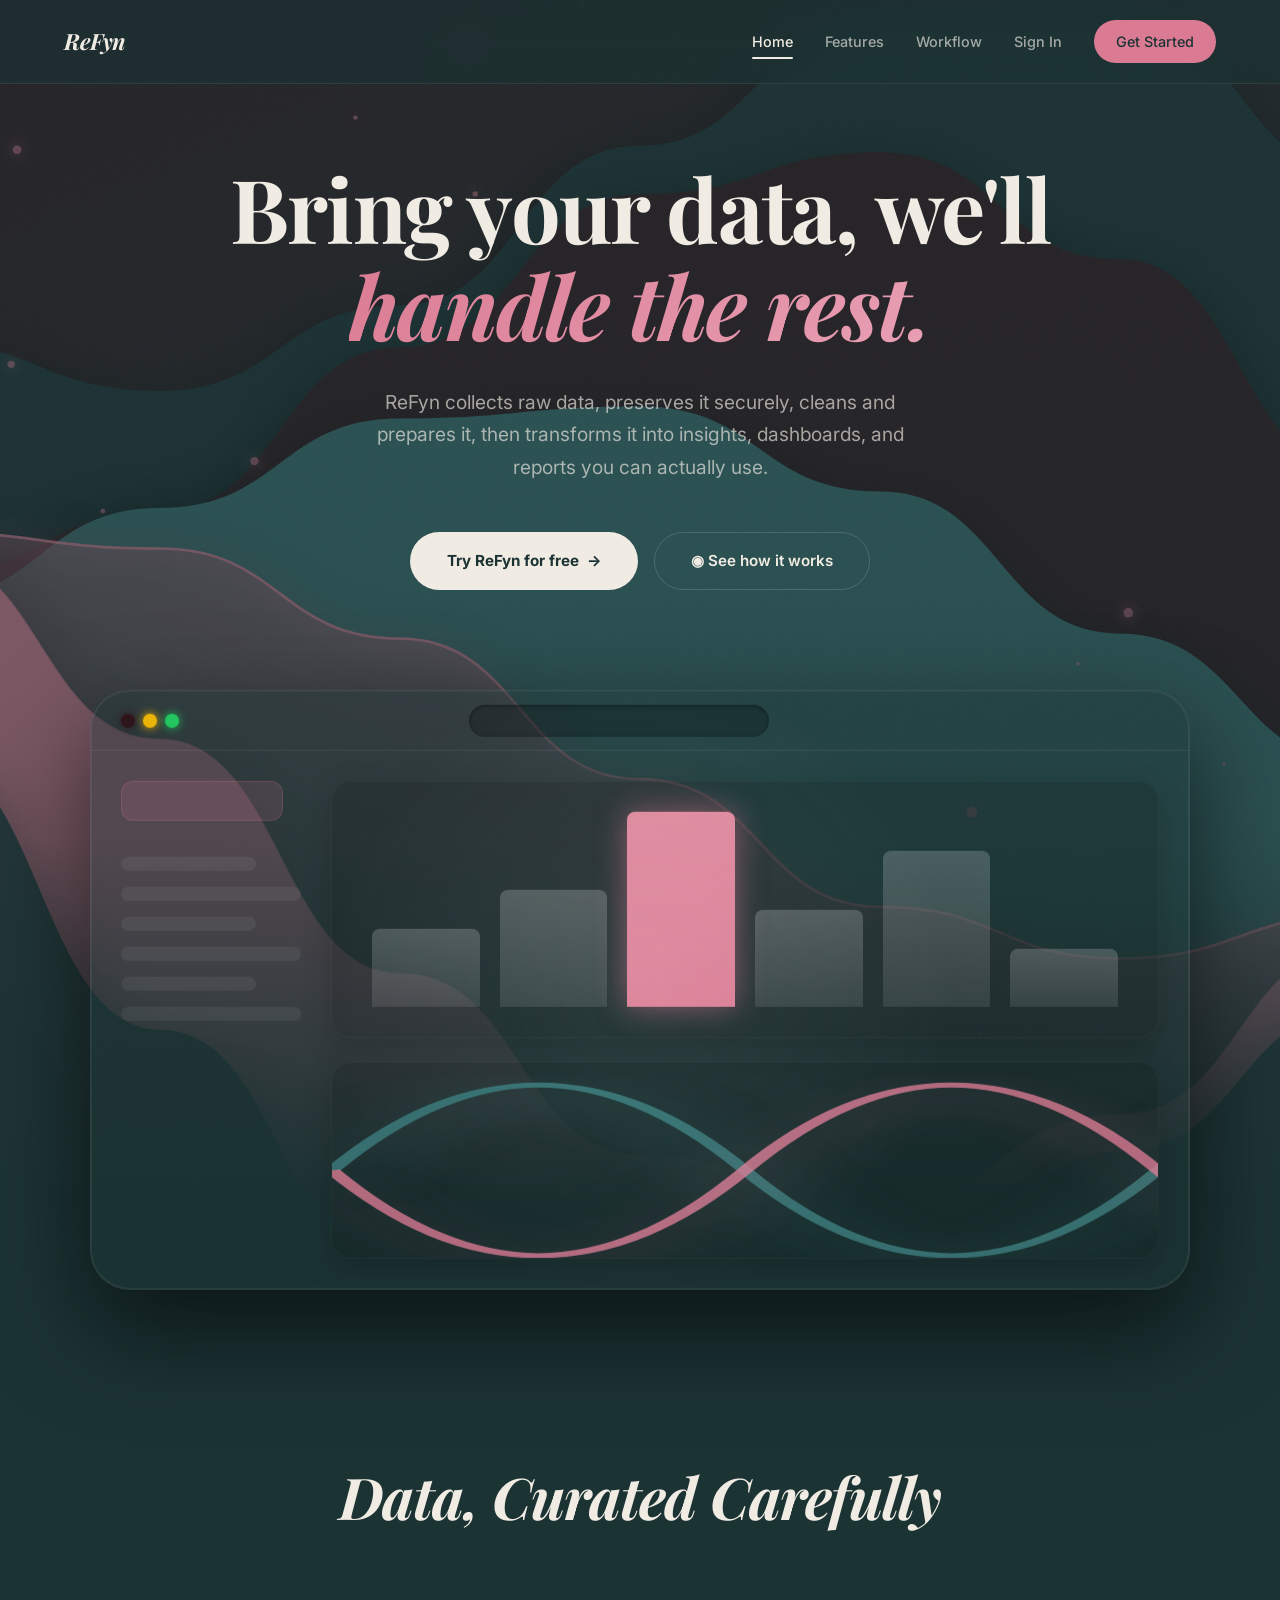
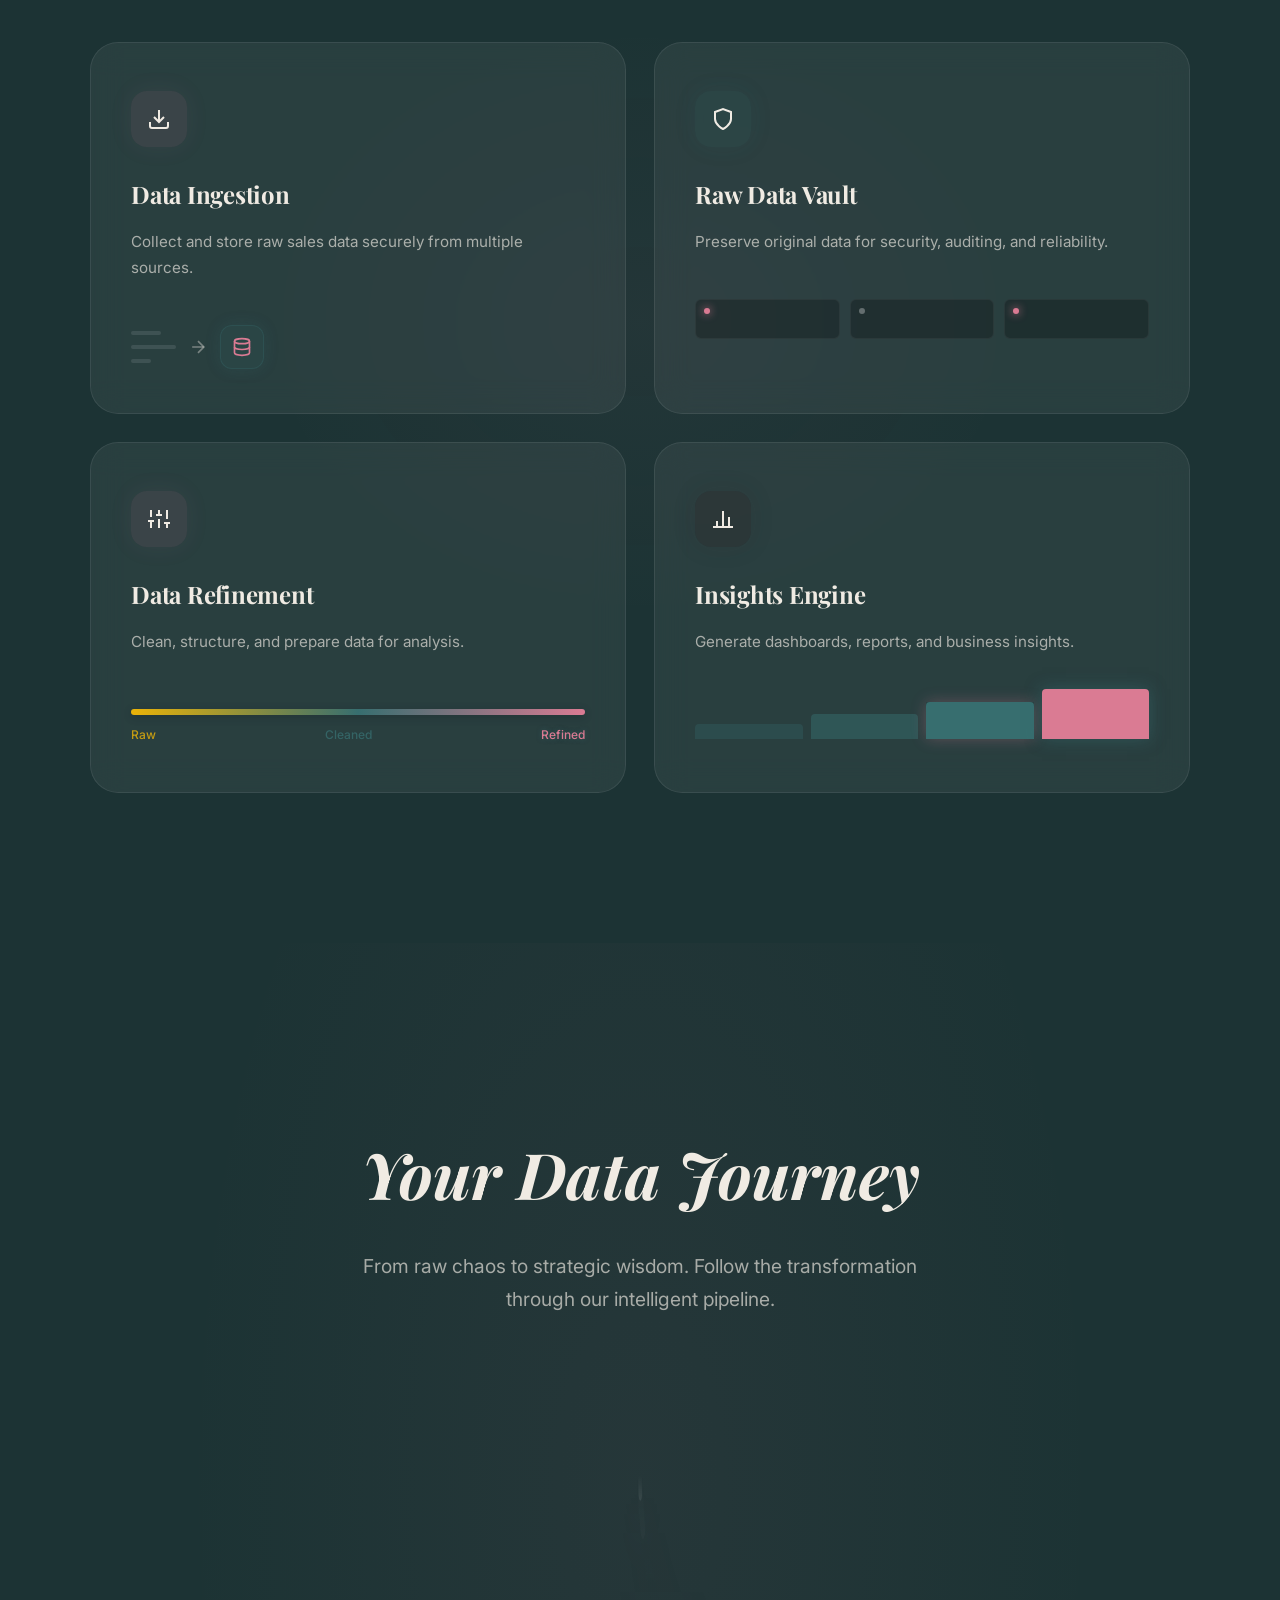
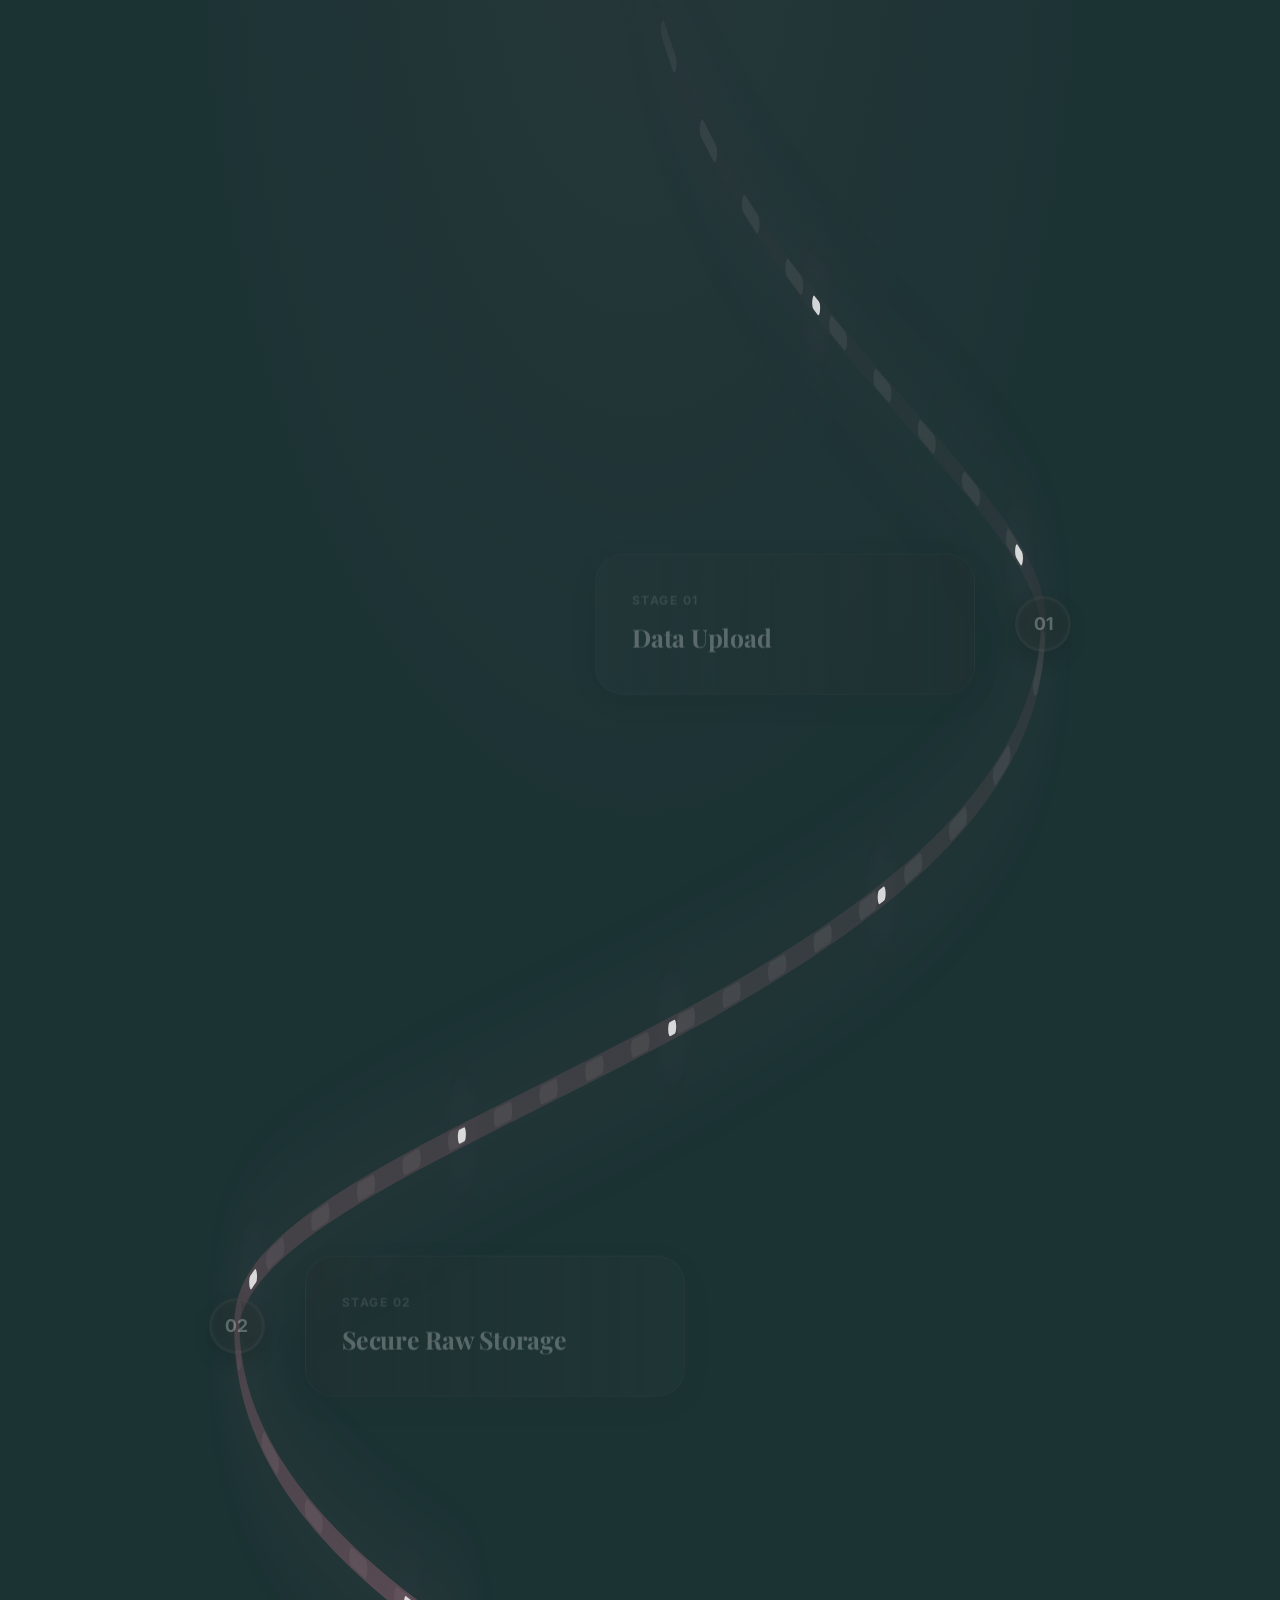
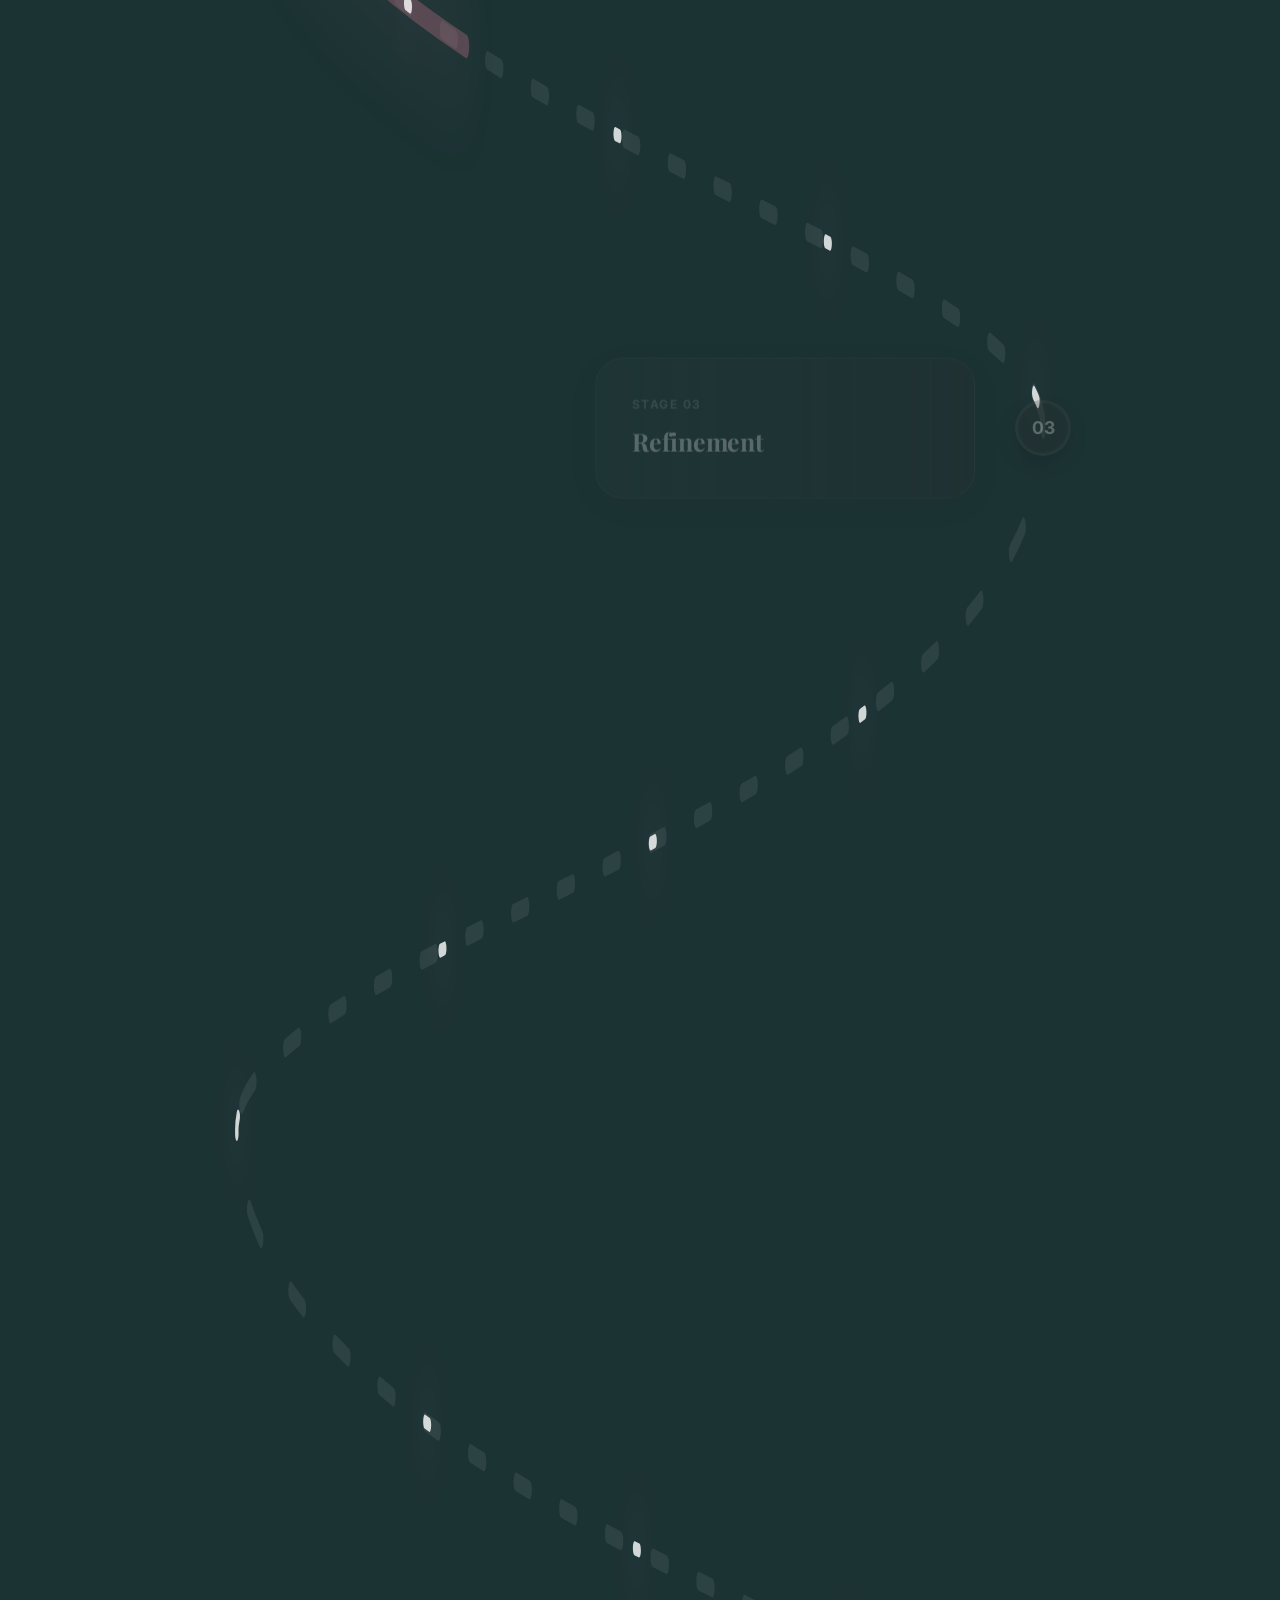
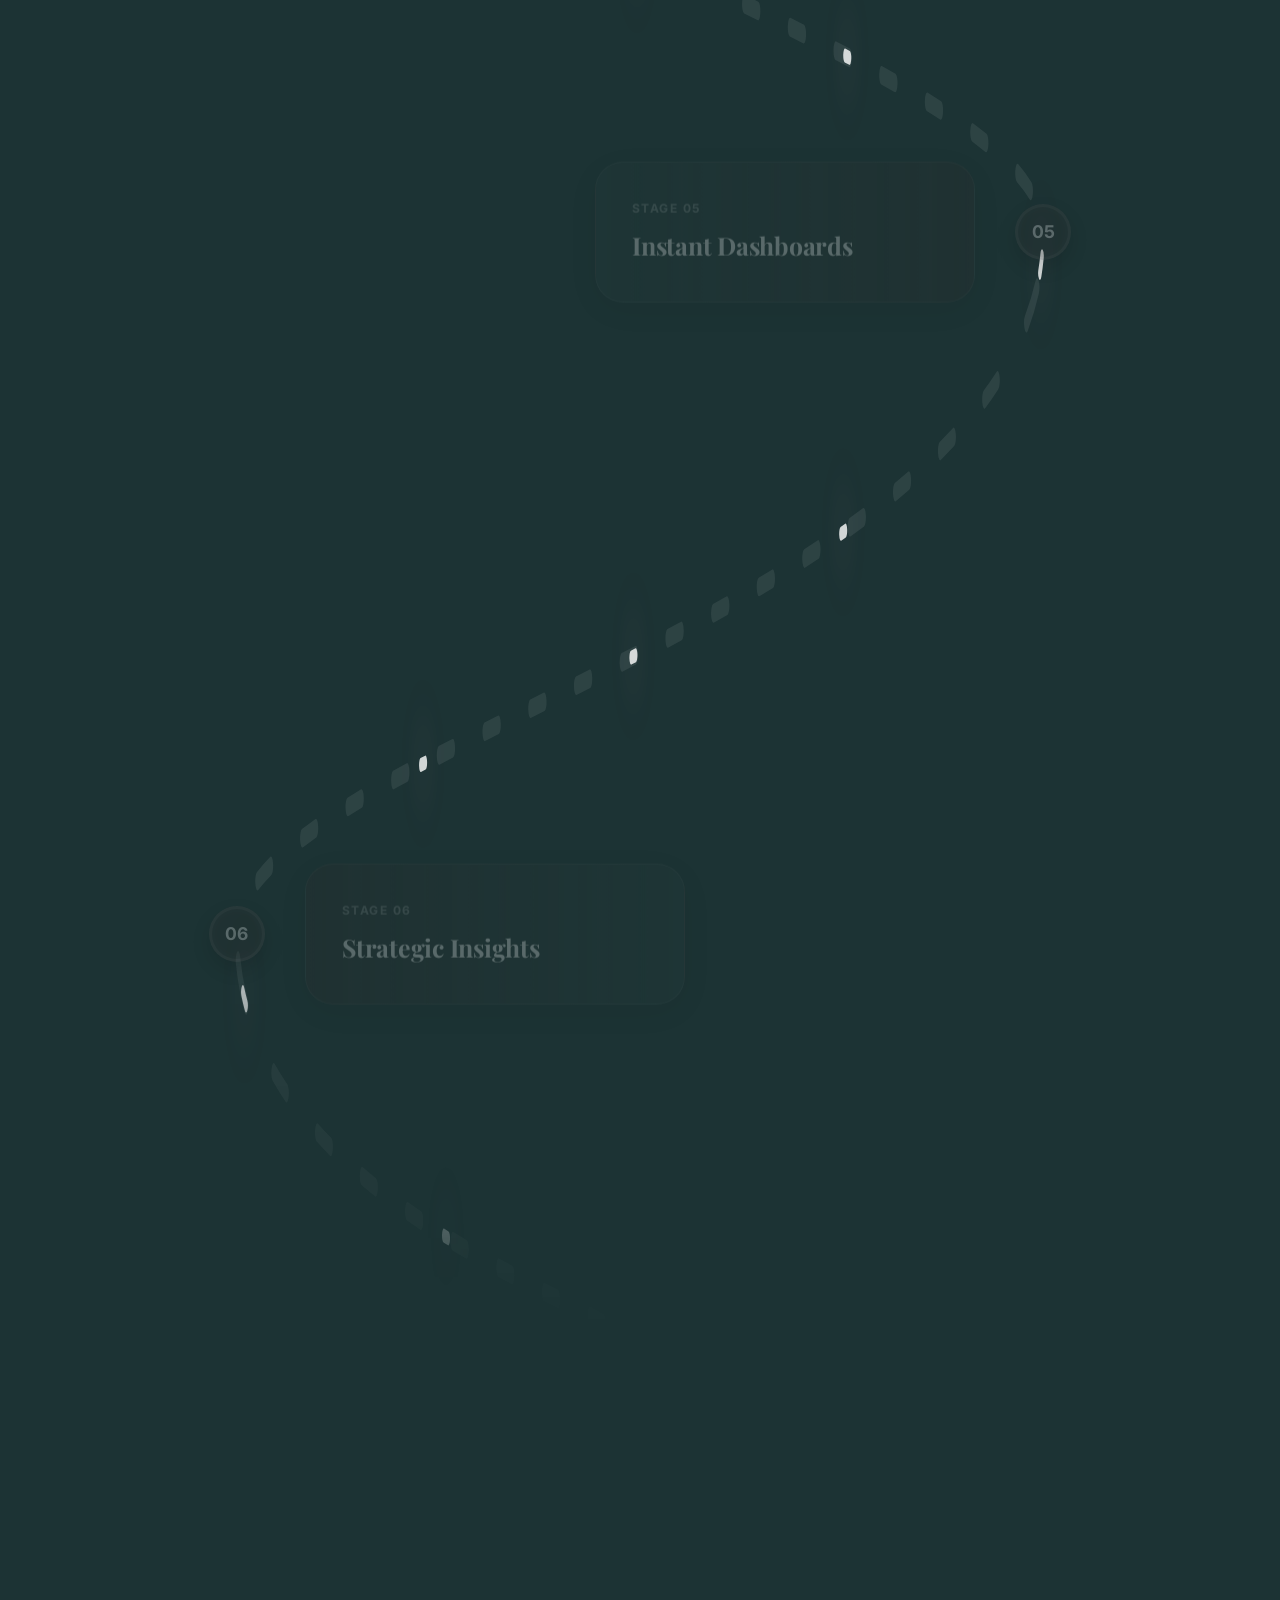
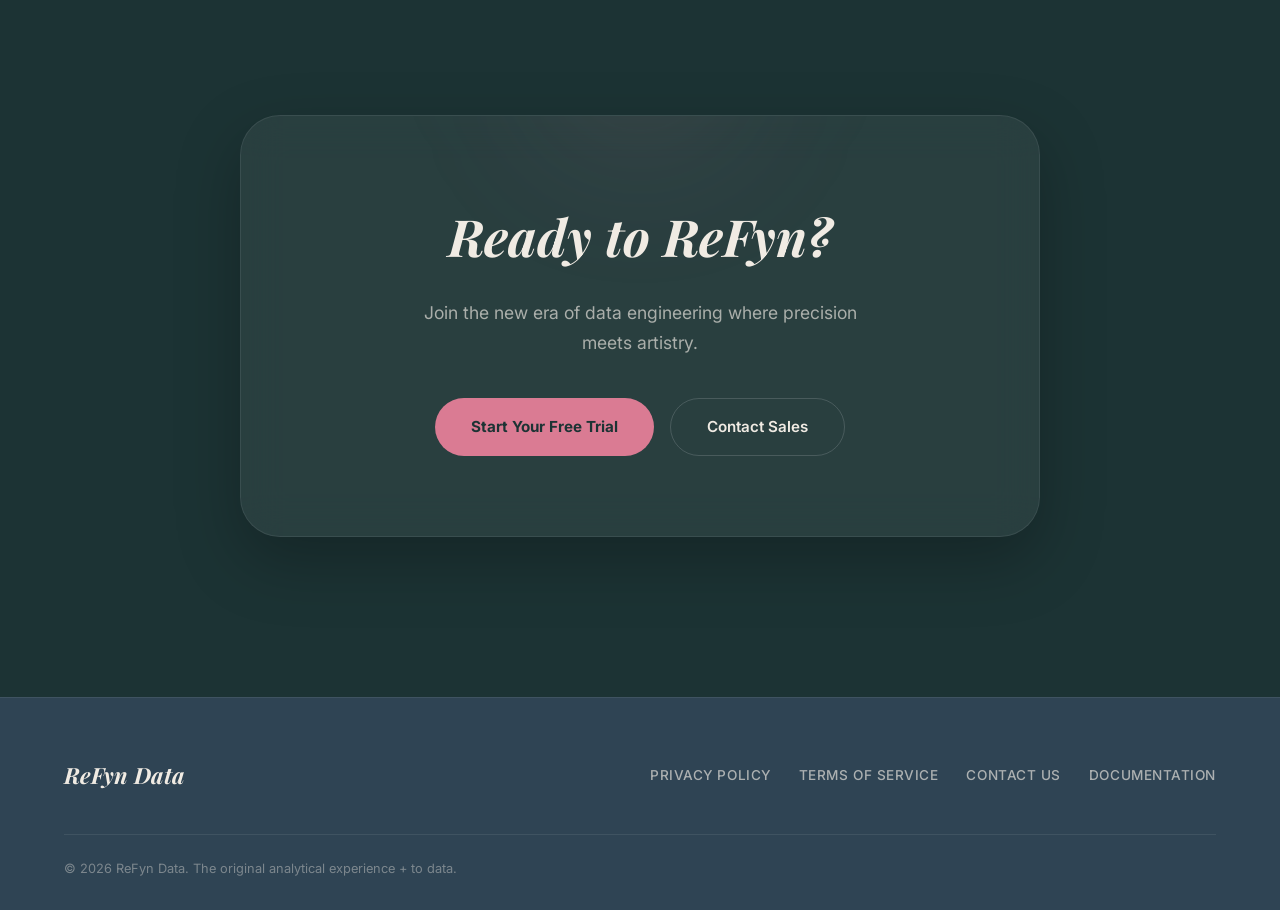
==== commit 0312b4b6: "feat: Redirect Sign In to Marketing Analytics Dashboard for raw data upload" ====
--- a/docs/index.html
+++ b/docs/index.html
@@ -746,13 +746,13 @@
 
     <!-- ─── NAVBAR ─── -->
     <nav class="navbar">
-        <a href="#" class="nav-logo">ReFyn</a>
+        <a href="/" class="nav-logo">ReFyn</a>
         <div class="nav-links">
-            <a href="#" class="active">Home</a>
+            <a href="/" class="active">Home</a>
             <a href="#features">Features</a>
             <a href="#roadmap">Workflow</a>
-            <a href="#features">Sign In</a>
-            <a href="#features" class="btn-nav">Get Started</a>
+            <a href="/dashboard">Sign In</a>
+            <a href="/dashboard" class="btn-nav">Get Started</a>
         </div>
     </nav>
 
@@ -764,7 +764,7 @@
         <h1>Bring your data, we'll<br><em>handle the rest.</em></h1>
         <p class="hero-tagline">ReFyn collects raw data, preserves it securely, cleans and prepares it, then transforms it into insights, dashboards, and reports you can actually use.</p>
         <div class="hero-cta">
-            <a href="#features" class="cta-primary magnetic-btn">
+            <a href="/dashboard" class="cta-primary magnetic-btn">
                 <span class="magnetic-text">Try ReFyn for free <span class="cta-arrow">→</span></span>
             </a>
             <a href="#roadmap" class="cta-secondary">◉ See how it works</a>
@@ -957,7 +957,7 @@
             <h2>Ready to ReFyn?</h2>
             <p>Join the new era of data engineering where precision meets artistry.</p>
             <div class="cta-buttons">
-                <a href="#features" class="cta-btn-green">Start Your Free Trial</a>
+                <a href="/dashboard" class="cta-btn-green">Start Your Free Trial</a>
                 <a href="mailto:support@refyndata.com" class="cta-btn-outline">Contact Sales</a>
             </div>
         </div>
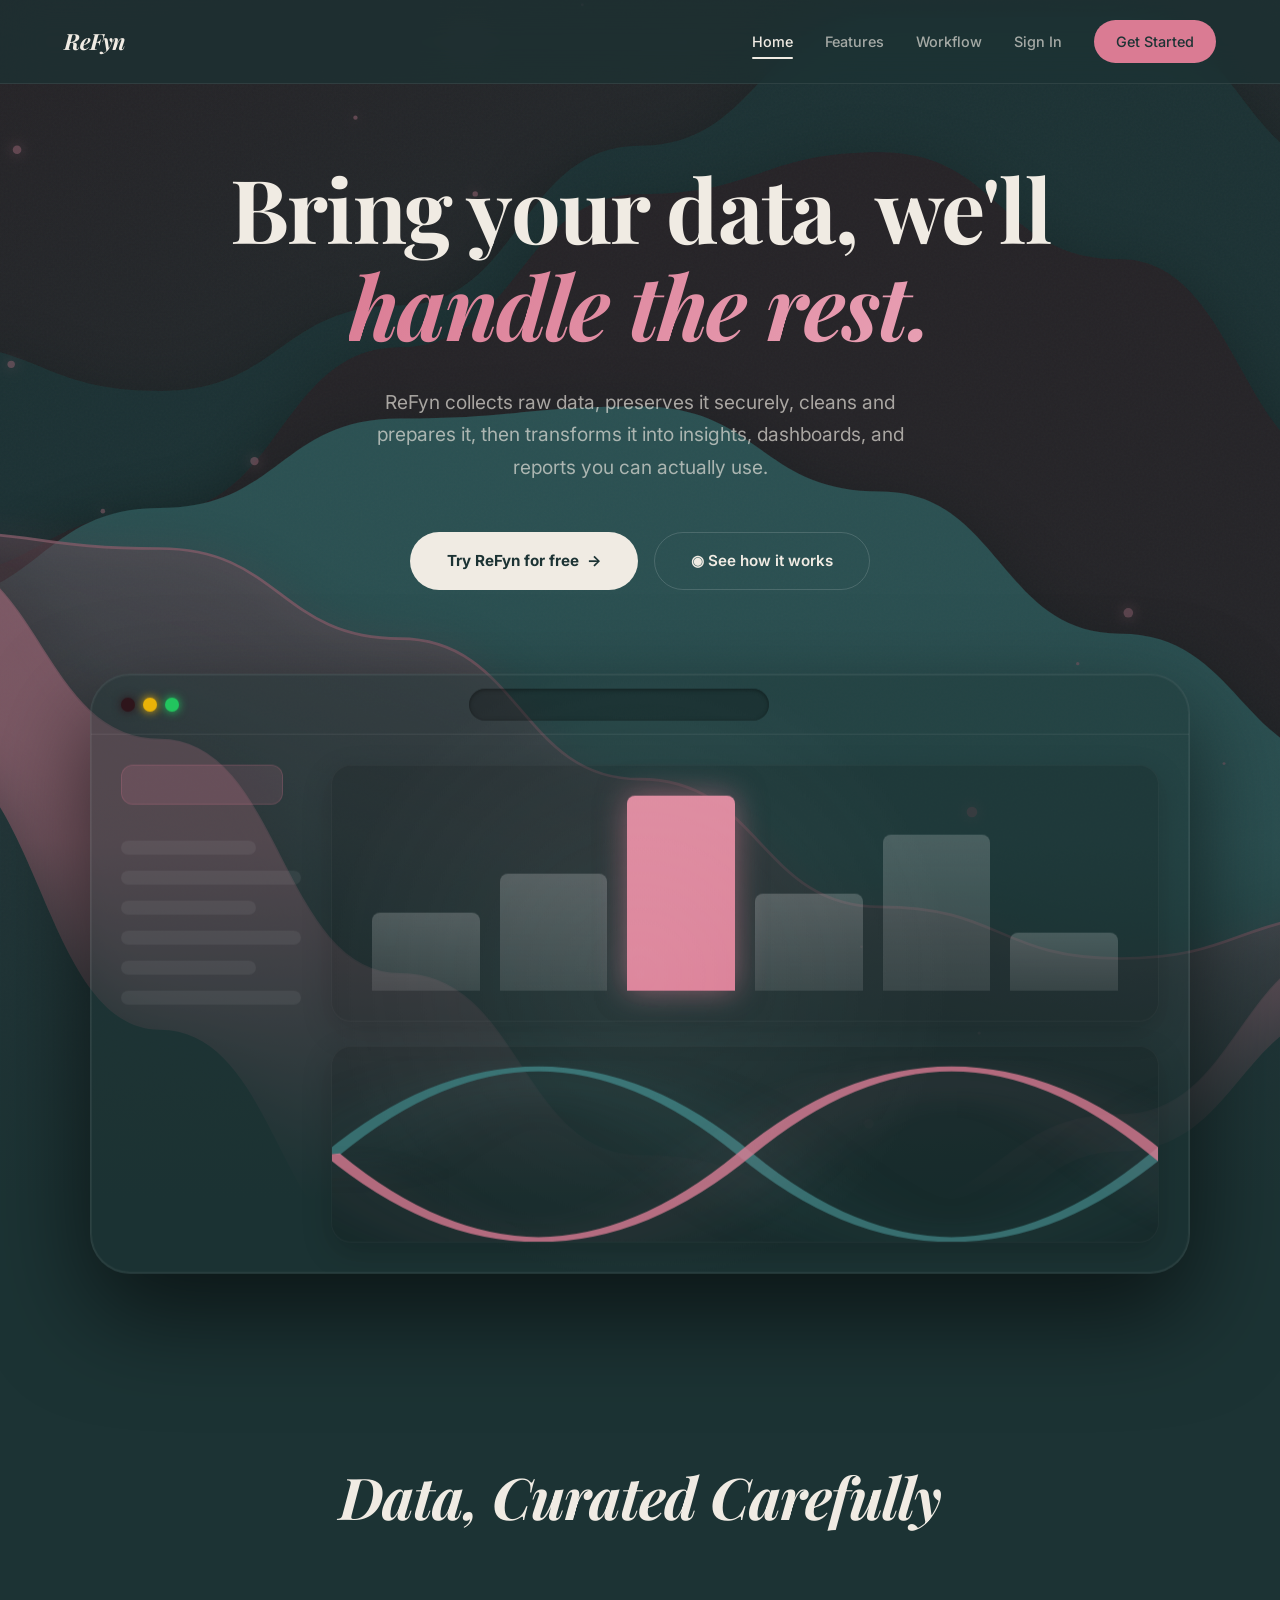
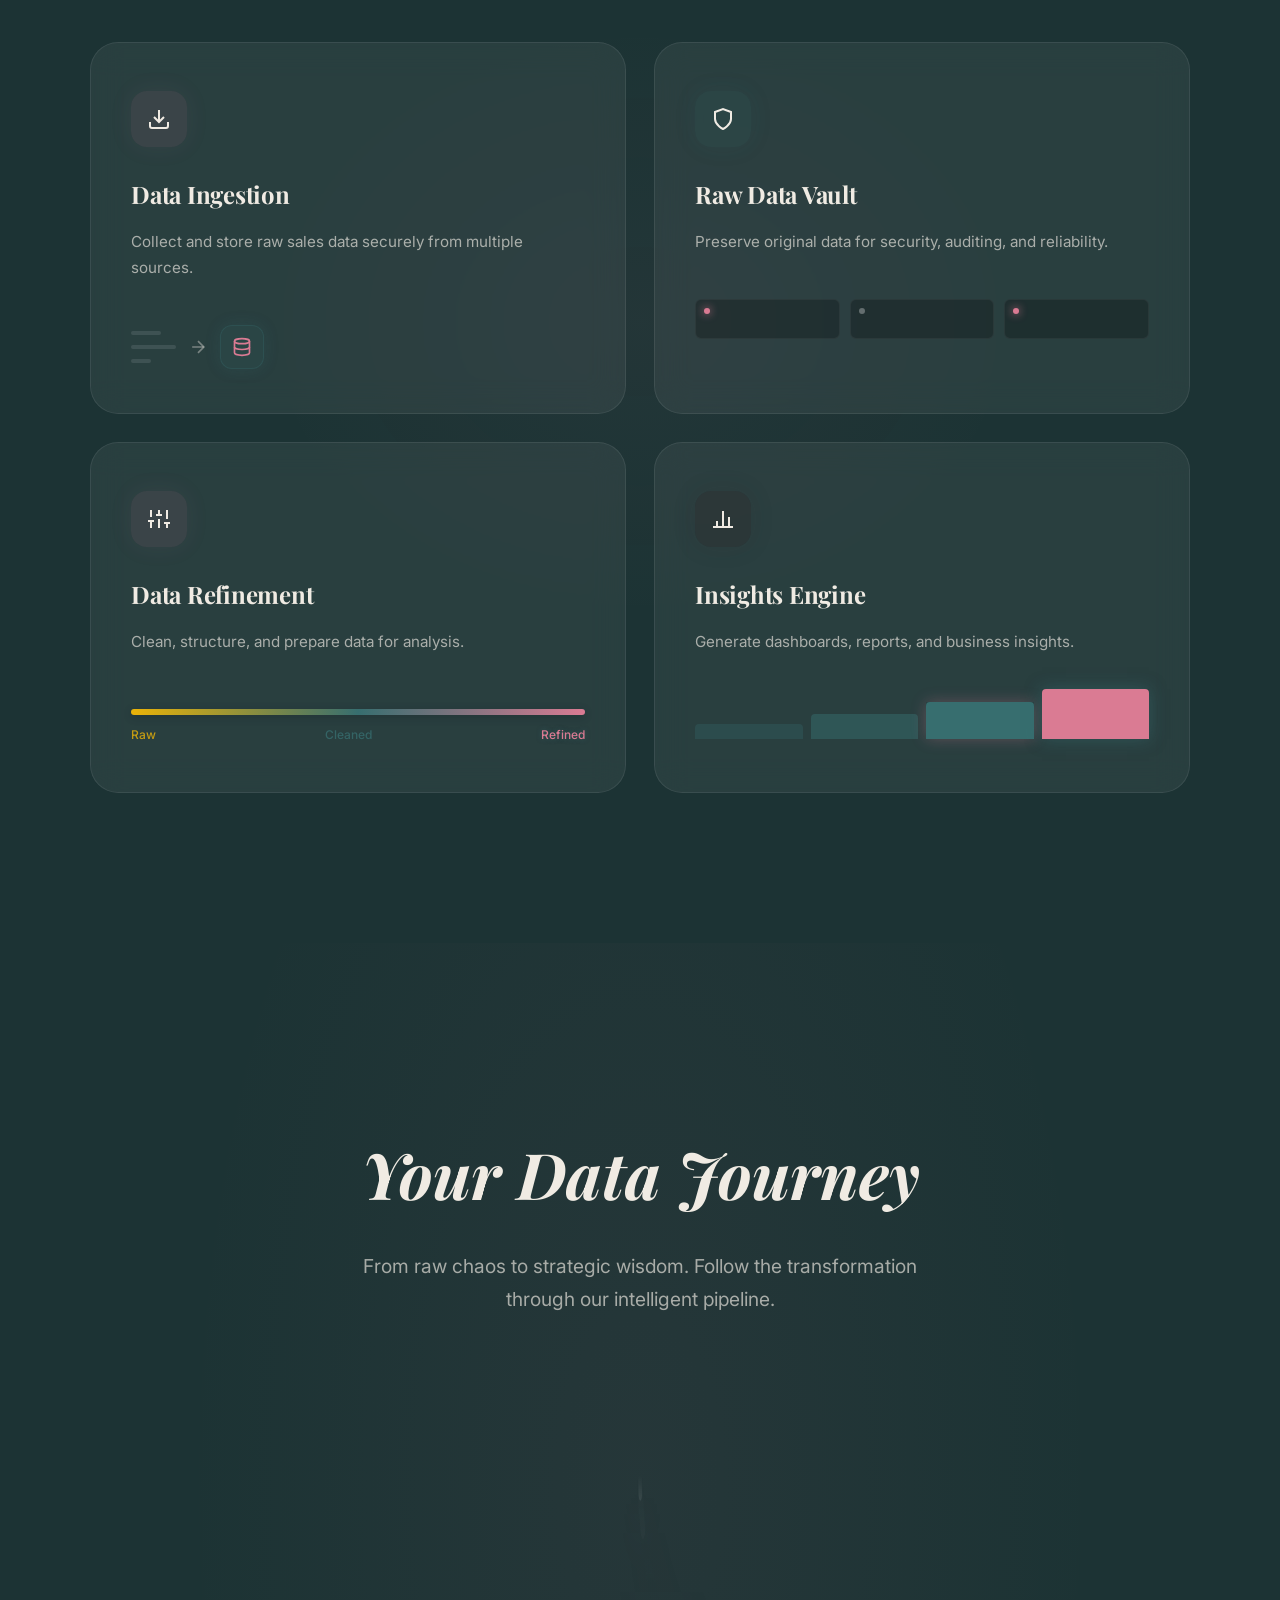
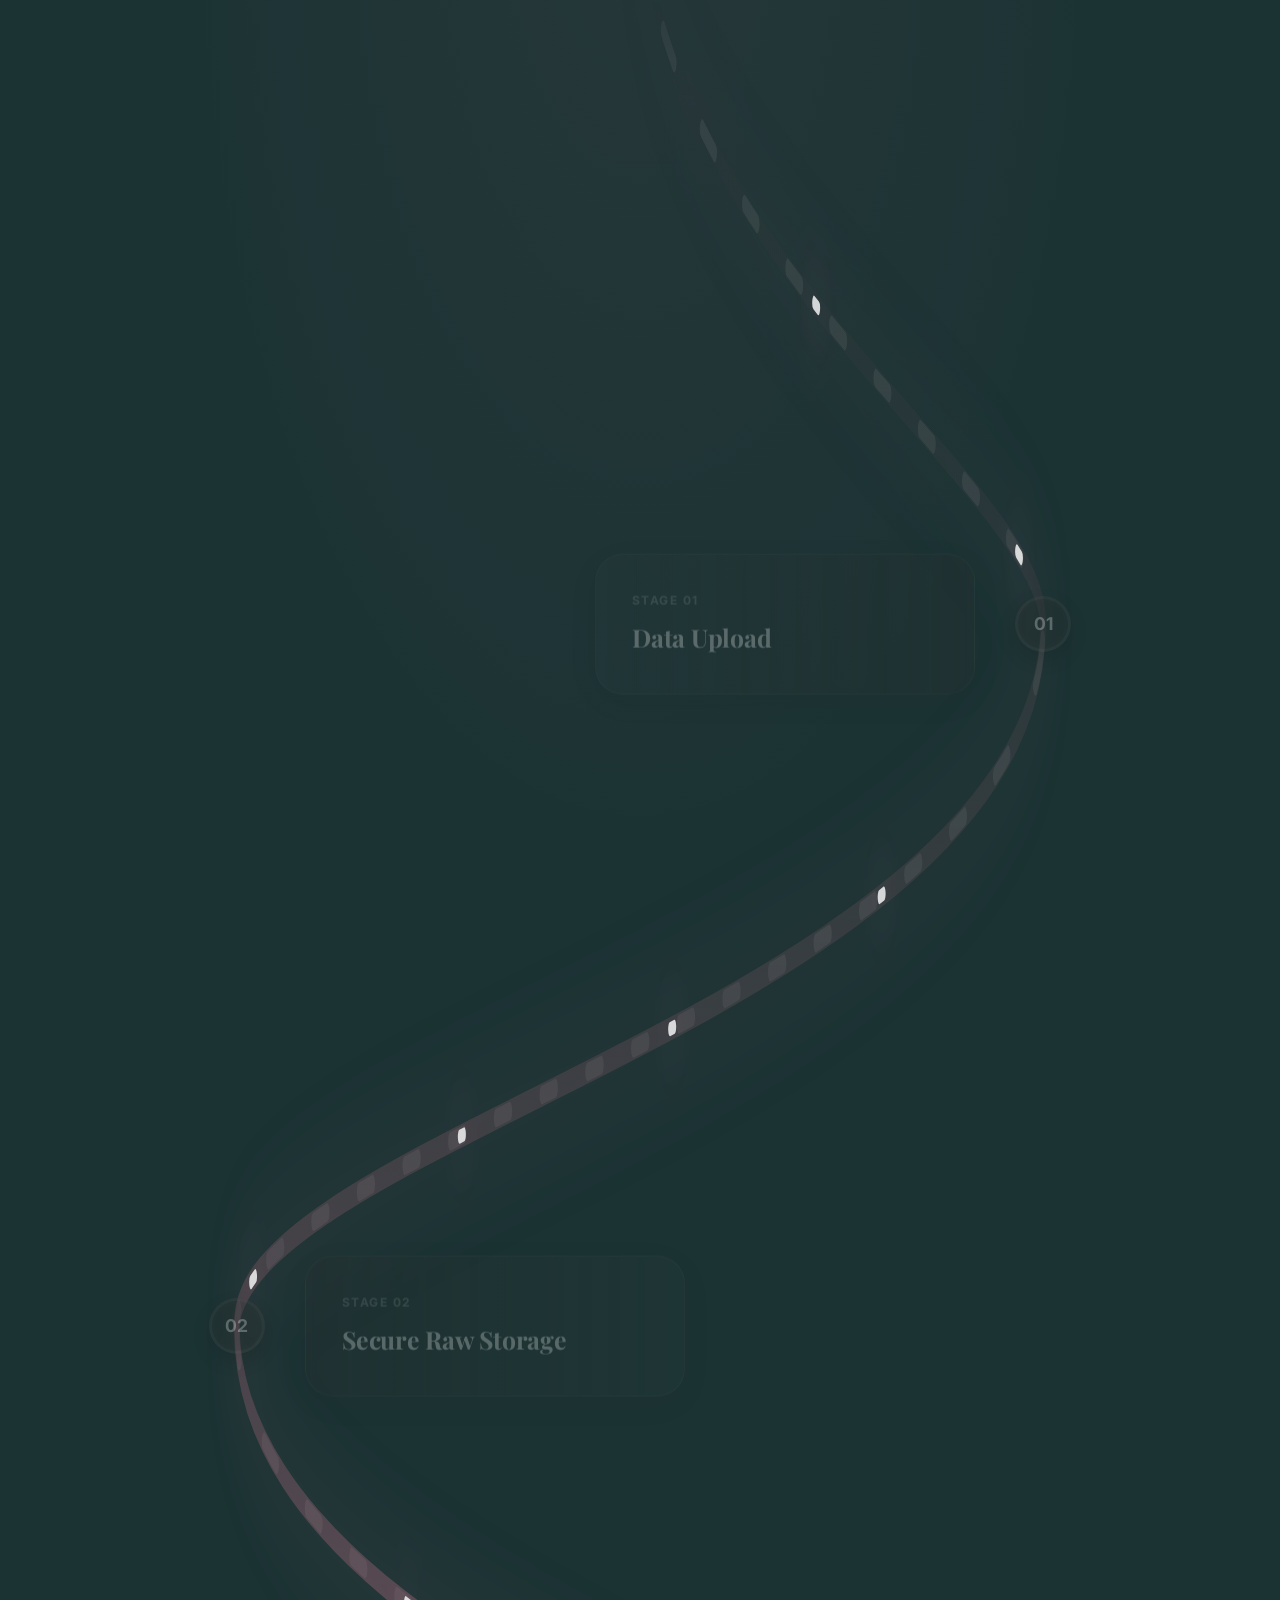
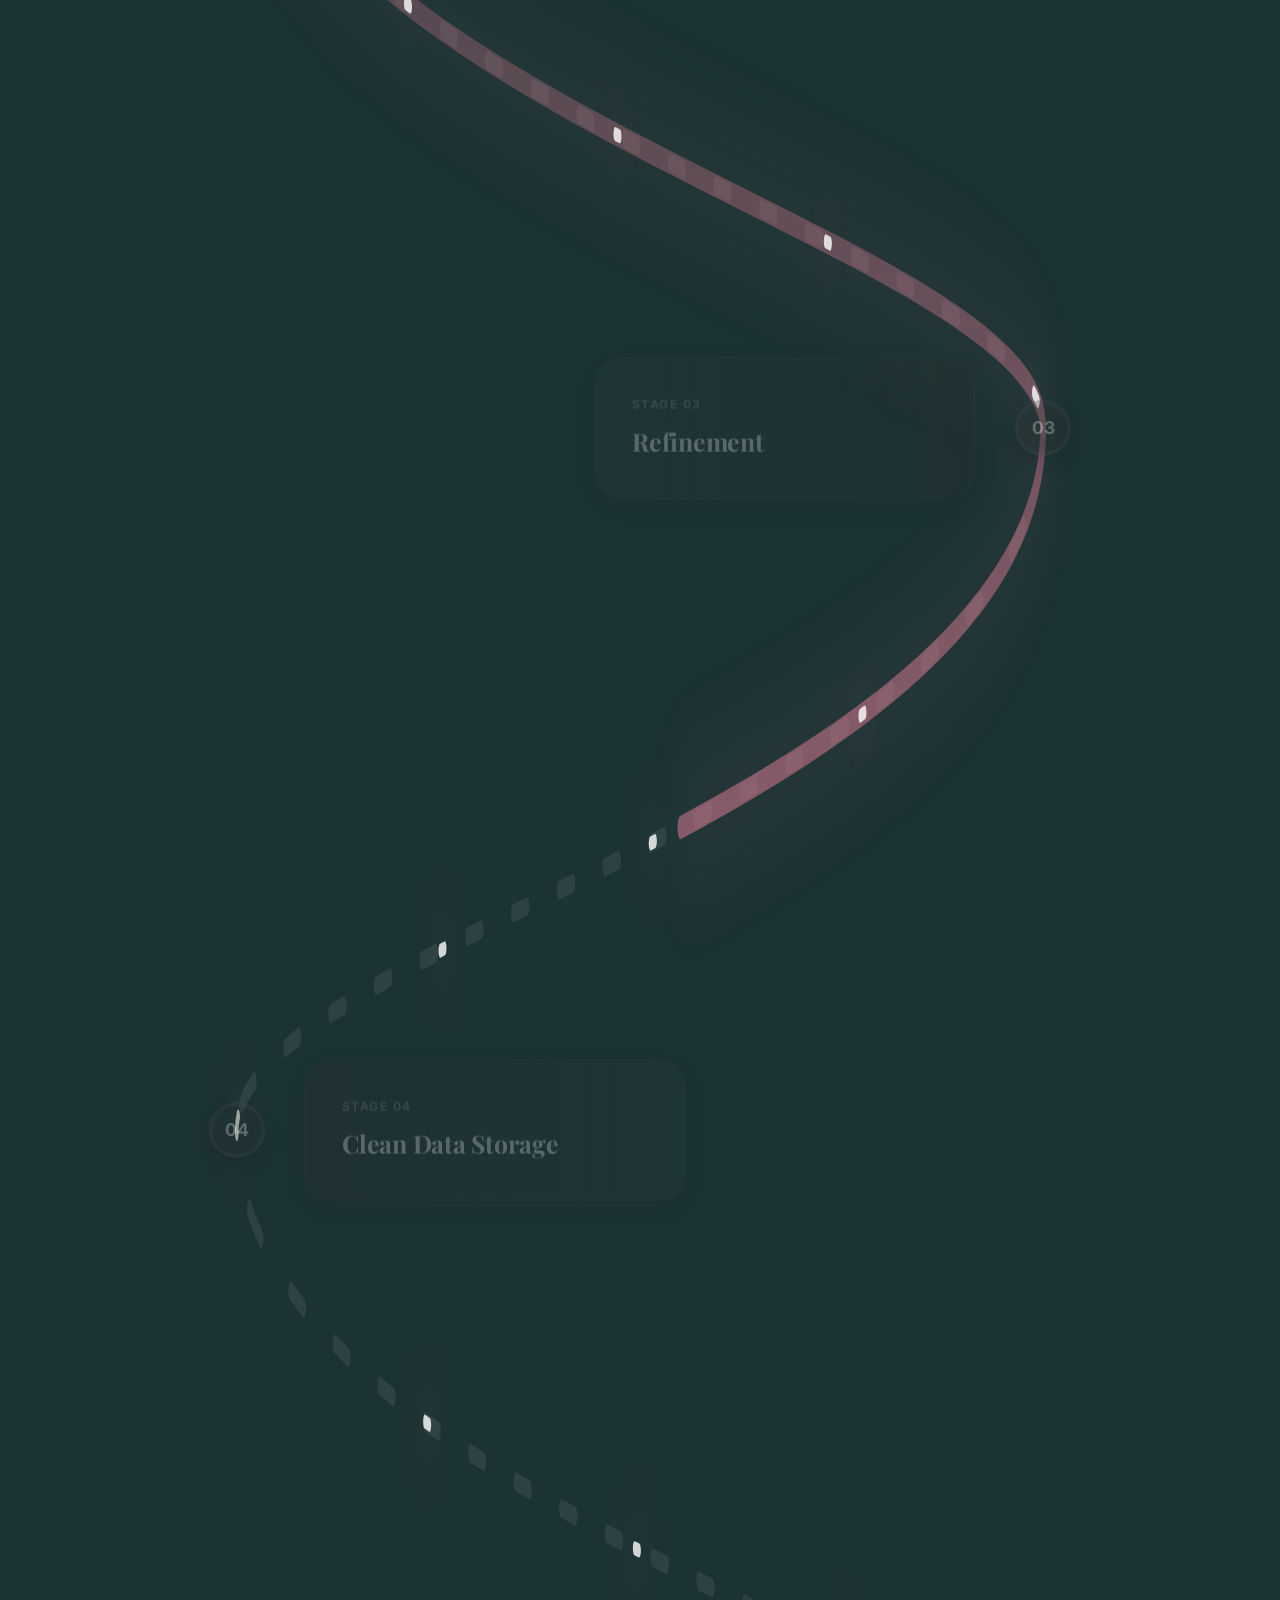
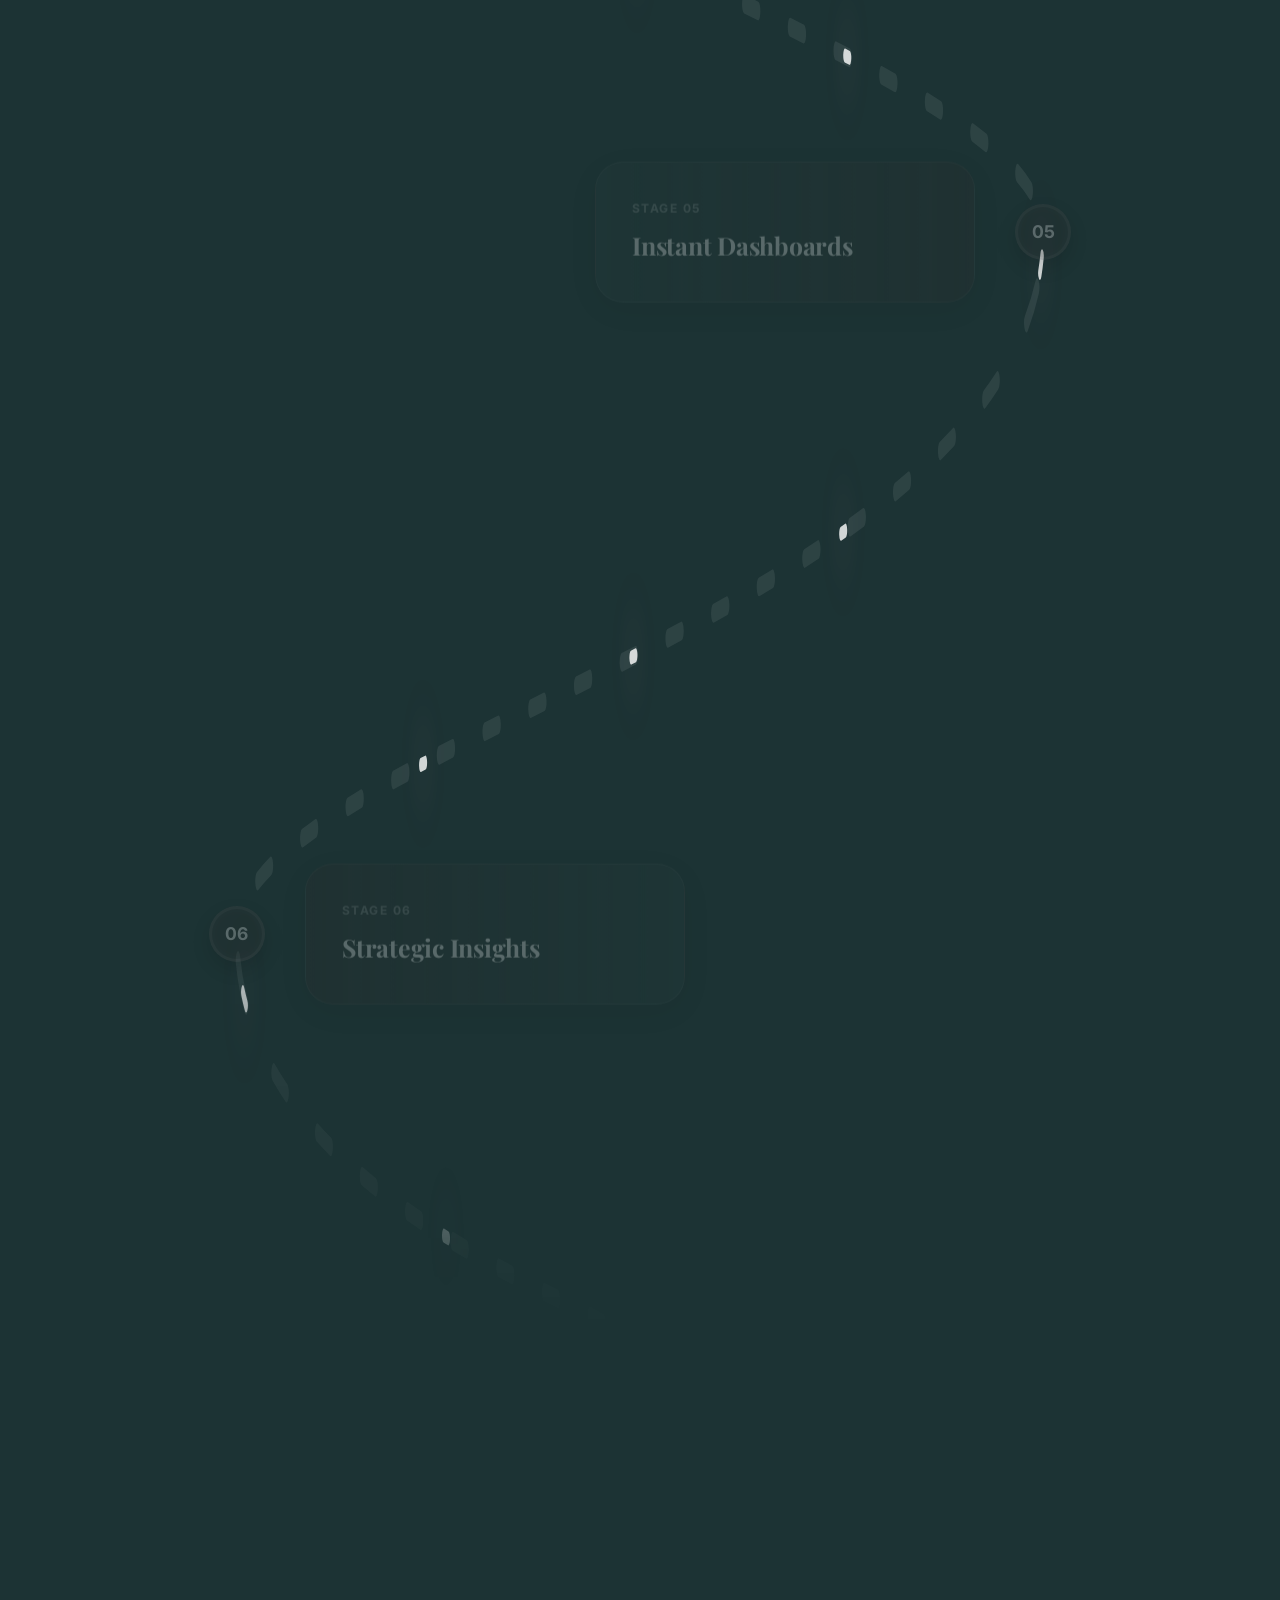
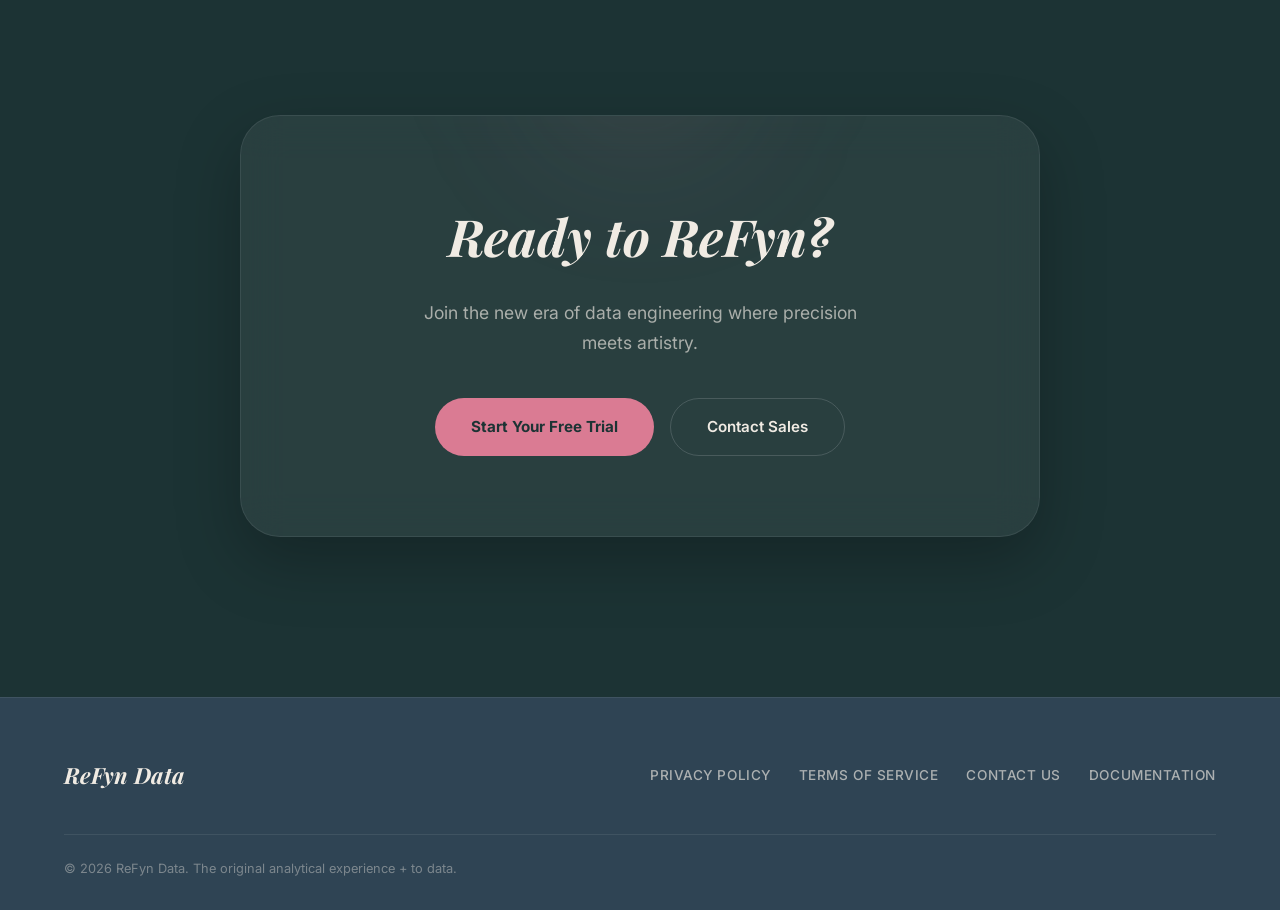
==== commit 36ea8f73: "feat: Update landing page Sign In links to live Render URL" ====
--- a/docs/index.html
+++ b/docs/index.html
@@ -751,8 +751,8 @@
             <a href="/" class="active">Home</a>
             <a href="#features">Features</a>
             <a href="#roadmap">Workflow</a>
-            <a href="/dashboard">Sign In</a>
-            <a href="/dashboard" class="btn-nav">Get Started</a>
+            <a href="https://refyn-9db2.onrender.com/dashboard">Sign In</a>
+            <a href="https://refyn-9db2.onrender.com/dashboard" class="btn-nav">Get Started</a>
         </div>
     </nav>
 
@@ -764,7 +764,7 @@
         <h1>Bring your data, we'll<br><em>handle the rest.</em></h1>
         <p class="hero-tagline">ReFyn collects raw data, preserves it securely, cleans and prepares it, then transforms it into insights, dashboards, and reports you can actually use.</p>
         <div class="hero-cta">
-            <a href="/dashboard" class="cta-primary magnetic-btn">
+            <a href="https://refyn-9db2.onrender.com/dashboard" class="cta-primary magnetic-btn">
                 <span class="magnetic-text">Try ReFyn for free <span class="cta-arrow">→</span></span>
             </a>
             <a href="#roadmap" class="cta-secondary">◉ See how it works</a>
@@ -957,7 +957,7 @@
             <h2>Ready to ReFyn?</h2>
             <p>Join the new era of data engineering where precision meets artistry.</p>
             <div class="cta-buttons">
-                <a href="/dashboard" class="cta-btn-green">Start Your Free Trial</a>
+                <a href="https://refyn-9db2.onrender.com/dashboard" class="cta-btn-green">Start Your Free Trial</a>
                 <a href="mailto:support@refyndata.com" class="cta-btn-outline">Contact Sales</a>
             </div>
         </div>
